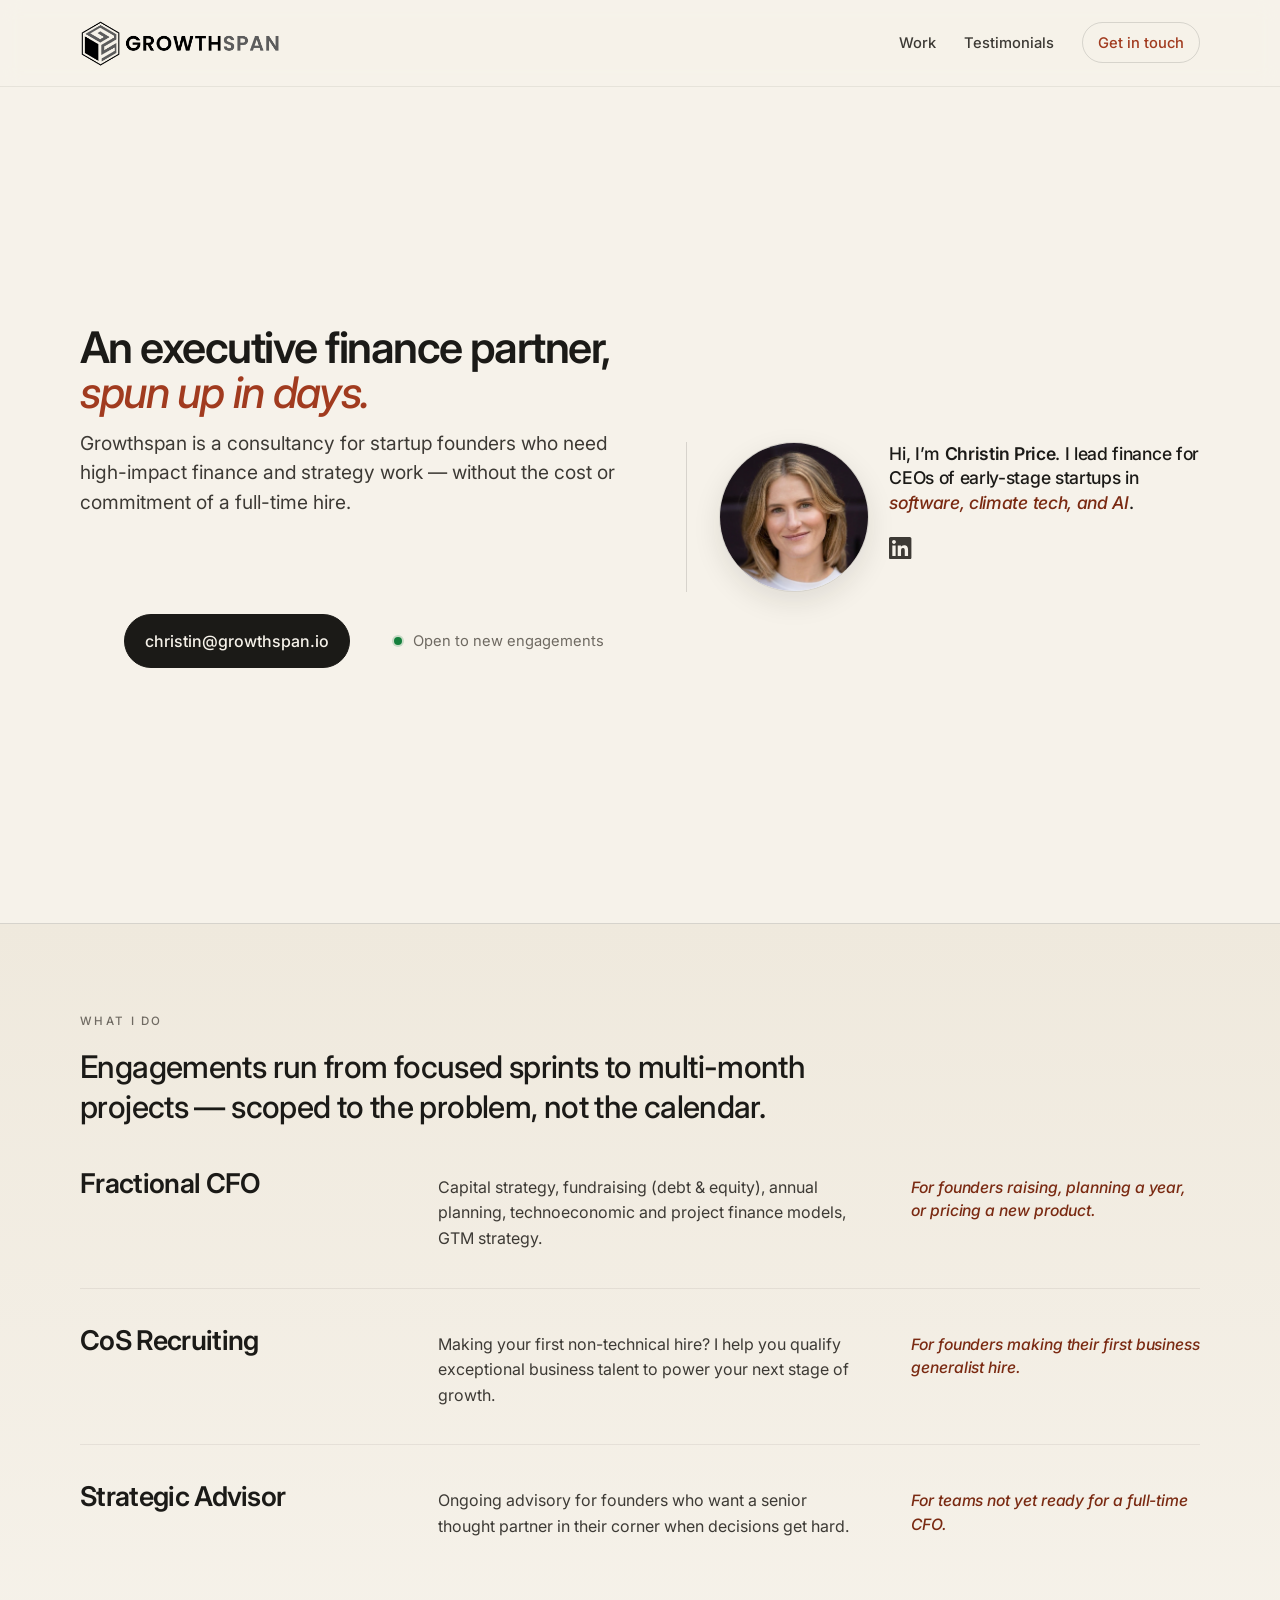
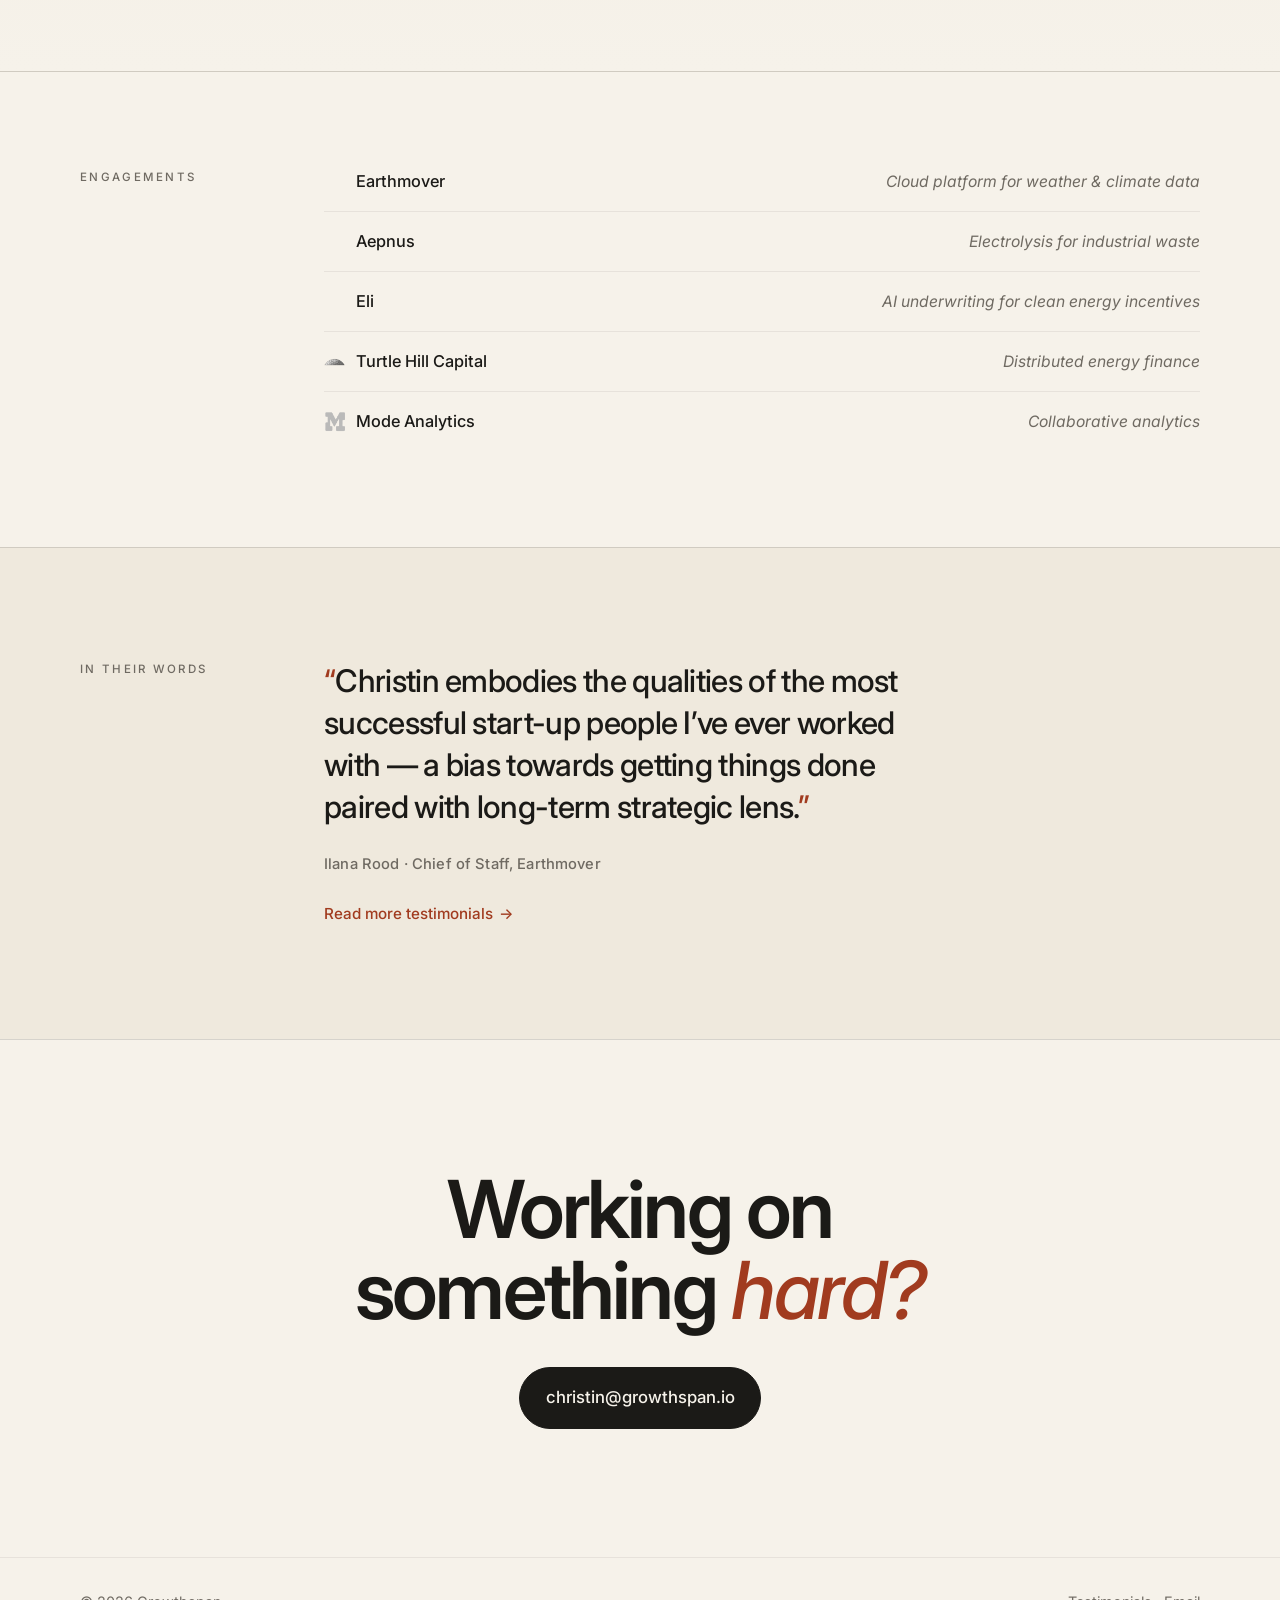
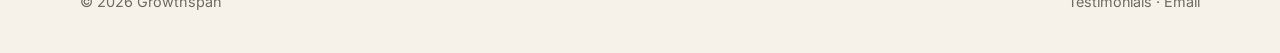
==== index.html @ 565a01dd "Landing: hero CTAs, copy, and spacing updates - Move email/status CTA under hero copy with full-widt" ====
<!DOCTYPE html>
<html lang="en">
  <head>
    <meta charset="utf-8" />
    <meta name="viewport" content="width=device-width, initial-scale=1" />
    <meta
      name="description"
      content="Growthspan — on-demand sprint finance partner for founders. Christin Price supports pre-seed to Series B startups in software, climate tech, and AI."
    />
    <title>Growthspan — On-demand sprint finance partner for founders</title>
    <link rel="preconnect" href="https://fonts.googleapis.com" />
    <link rel="preconnect" href="https://fonts.gstatic.com" crossorigin />
    <link
      href="https://fonts.googleapis.com/css2?family=Inter:ital,wght@0,400;0,500;0,600;0,700;1,400;1,500&display=swap"
      rel="stylesheet"
    />
    <link rel="stylesheet" href="styles.css" />
  </head>
  <body>
    <a class="skip-link" href="#main">Skip to content</a>

    <header class="nav">
      <div class="wrap nav__inner">
        <a class="wordmark" href="/" aria-label="Growthspan home">
          <img src="images/logo.png" alt="" class="wordmark__mark" width="1540" height="351" />
        </a>
        <nav aria-label="Primary" class="nav__links">
          <a href="#work">Work</a>
          <a href="testimonials.html">Testimonials</a>
          <a href="mailto:christin@growthspan.io" class="nav__cta">Get in touch</a>
        </nav>
      </div>
    </header>

    <main id="main">
      <section class="landing" aria-label="Introduction">
        <div class="wrap landing__grid">
          <div class="hero landing__hero">
            <h1 class="display">
              An executive finance partner, <em>spun up in days.</em>
            </h1>
            <p class="hero__sub">
              Growthspan is a consultancy for startup founders who need
              high-impact finance and strategy work — without the cost or
              commitment of a full-time hire.
            </p>
            <div class="landing__cta landing__cta--hero">
              <div class="landing__cta-inner">
                <a class="btn" href="mailto:christin@growthspan.io">
                  christin@growthspan.io
                </a>
                <p class="hero__status">
                  <span class="hero__dot" aria-hidden="true"></span>
                  <span class="hero__note">Open to new engagements</span>
                </p>
              </div>
            </div>
          </div>

          <section id="about" class="intro landing__intro">
            <div class="intro__main">
              <figure class="intro__photo">
                <img
                  src="images/CP_purple.png"
                  alt="Christin Price, founder of Growthspan"
                  width="695"
                  height="667"
                  loading="lazy"
                  decoding="async"
                />
              </figure>
              <div class="intro__body">
                <p class="lede">
                  Hi, I’m <strong>Christin Price</strong>. I lead finance for CEOs of
                  early-stage startups in
                  <em>software, climate tech, and AI</em>.
                </p>
                <p class="intro__social">
                  <a
                    href="https://www.linkedin.com/in/christinprice/"
                    class="intro__linkedin"
                    target="_blank"
                    rel="noopener noreferrer"
                    aria-label="Christin Price on LinkedIn"
                  >
                    <svg
                      xmlns="http://www.w3.org/2000/svg"
                      viewBox="0 0 24 24"
                      fill="currentColor"
                      aria-hidden="true"
                      focusable="false"
                      width="22"
                      height="22"
                    >
                      <path
                        d="M20.447 20.452h-3.554v-5.569c0-1.328-.027-3.037-1.852-3.037-1.853 0-2.136 1.445-2.136 2.939v5.667H9.351V9h3.414v1.561h.046c.477-.9 1.637-1.85 3.37-1.85 3.601 0 4.267 2.37 4.267 5.455v6.286zM5.337 7.433c-1.144 0-2.063-.926-2.063-2.065 0-1.138.92-2.063 2.063-2.063 1.14 0 2.064.925 2.064 2.063 0 1.139-.925 2.065-2.064 2.065zm1.782 13.019H3.555V9h3.564v11.452zM22.225 0H1.771C.792 0 0 .774 0 1.729v20.542C0 23.227.792 24 1.771 24h20.451C23.2 24 24 23.227 24 22.271V1.729C24 .774 23.2 0 22.222 0h.003z"
                      />
                    </svg>
                  </a>
                </p>
              </div>
            </div>
          </section>
        </div>
      </section>

      <section id="work" class="work">
        <div class="wrap">
          <p class="label">What I do</p>
          <p class="work__intro">
            Engagements run from focused sprints to multi-month projects —
            scoped to the problem, not the calendar.
          </p>
          <div class="work__list">
            <article class="work__item">
              <h2 class="work__title">Fractional CFO</h2>
              <p class="work__desc">
                Capital strategy, fundraising (debt &amp; equity), annual
                planning, technoeconomic and project finance models, GTM
                strategy.
              </p>
              <p class="work__fit">
                For founders raising, planning a year, or pricing a new
                product.
              </p>
            </article>

            <article class="work__item">
              <h2 class="work__title">CoS Recruiting</h2>
              <p class="work__desc">
                Making your first non-technical hire? I help you qualify
                exceptional business talent to power your next stage of growth.
              </p>
              <p class="work__fit">
                For founders making their first business generalist hire.
              </p>
            </article>

            <article class="work__item">
              <h2 class="work__title">Strategic Advisor</h2>
              <p class="work__desc">
                Ongoing advisory for founders who want a
                senior thought partner in their corner when decisions get
                hard.
              </p>
              <p class="work__fit">
                For teams not yet ready for a full-time CFO.
              </p>
            </article>
          </div>
        </div>
      </section>

      <section class="clients">
        <div class="wrap clients__grid">
          <p class="label">Engagements</p>
          <ul class="clients__list">
            <li>
              <span class="clients__primary">
                <span class="clients__mark">
                  <img
                    class="clients__logo clients__logo--earthmover"
                    src="https://www.google.com/s2/favicons?domain=earthmover.io&amp;sz=64"
                    alt=""
                    width="22"
                    height="22"
                    loading="lazy"
                    decoding="async"
                    referrerpolicy="no-referrer"
                  />
                </span>
                <span class="clients__name">Earthmover</span>
              </span>
              <em>Cloud platform for weather &amp; climate data</em>
            </li>
            <li>
              <span class="clients__primary">
                <span class="clients__mark">
                  <img
                    class="clients__logo"
                    src="https://www.google.com/s2/favicons?domain=aepnus.com&amp;sz=64"
                    alt=""
                    width="22"
                    height="22"
                    loading="lazy"
                    decoding="async"
                    referrerpolicy="no-referrer"
                  />
                </span>
                <span class="clients__name">Aepnus</span>
              </span>
              <em>Electrolysis for industrial waste</em>
            </li>
            <li>
              <span class="clients__primary">
                <span class="clients__mark">
                  <img
                    class="clients__logo"
                    src="https://www.google.com/s2/favicons?domain=eli.build&amp;sz=64"
                    alt=""
                    width="22"
                    height="22"
                    loading="lazy"
                    decoding="async"
                    referrerpolicy="no-referrer"
                  />
                </span>
                <span class="clients__name">Eli</span>
              </span>
              <em>AI underwriting for clean energy incentives</em>
            </li>
            <li>
              <span class="clients__primary">
                <span class="clients__mark">
                  <img
                    class="clients__logo"
                    src="images/turtle-hill.png"
                    alt=""
                    width="317"
                    height="118"
                    loading="lazy"
                    decoding="async"
                  />
                </span>
                <span class="clients__name">Turtle Hill Capital</span>
              </span>
              <em>Distributed energy finance</em>
            </li>
            <li>
              <span class="clients__primary">
                <span class="clients__mark">
                  <img
                    class="clients__logo clients__logo--dark"
                    src="images/mode.png"
                    alt=""
                    width="600"
                    height="590"
                    loading="lazy"
                    decoding="async"
                  />
                </span>
                <span class="clients__name">Mode Analytics</span>
              </span>
              <em>Collaborative analytics</em>
            </li>
          </ul>
        </div>
      </section>

      <section class="pull">
        <div class="wrap pull__grid">
          <p class="label">In their words</p>
          <figure class="pull__quote">
            <blockquote>
              <p>
                <em>“</em>Christin embodies the qualities of the most
                successful start-up people I’ve ever worked with — a bias
                towards getting things done paired with long-term strategic
                lens.<em>”</em>
              </p>
            </blockquote>
            <figcaption>
              Ilana Rood · Chief of Staff, Earthmover
            </figcaption>
            <a class="pull__more" href="testimonials.html">
              Read more testimonials <span aria-hidden="true">→</span>
            </a>
          </figure>
        </div>
      </section>

      <section class="cta">
        <div class="wrap cta__inner">
          <h2 class="display cta__title">
            Working on something <em>hard?</em>
          </h2>
          <a class="btn btn--lg" href="mailto:christin@growthspan.io">
            christin@growthspan.io
          </a>
        </div>
      </section>
    </main>

    <footer class="foot">
      <div class="wrap foot__inner">
        <p>&copy; <span id="year"></span> Growthspan</p>
        <p>
          <a href="testimonials.html">Testimonials</a>
          <span aria-hidden="true">·</span>
          <a href="mailto:christin@growthspan.io">Email</a>
        </p>
      </div>
    </footer>

    <script>
      document.getElementById("year").textContent = new Date().getFullYear();
    </script>
  </body>
</html>
---- styles.css ----
/* Growthspan — v2 editorial redesign. No build step. */

:root {
  --paper: #f6f2ea;
  --paper-soft: #efe9dd;
  --ink: #1b1a17;
  --ink-soft: #3d3a35;
  --muted: #6f6a62;
  --line: rgba(27, 26, 23, 0.14);
  --line-soft: rgba(27, 26, 23, 0.07);
  --accent: #a13b1f;
  --accent-ink: #7a2a12;
  --accent-soft: rgba(161, 59, 31, 0.08);
  --ring: rgba(161, 59, 31, 0.45);
  --available: #15803d;
  --sans: "Inter", -apple-system, BlinkMacSystemFont, "Segoe UI", sans-serif;
  --display: "Inter", -apple-system, BlinkMacSystemFont, "Segoe UI", sans-serif;
  --max: 1120px;
  --gutter: clamp(1.25rem, 4vw, 2.5rem);
}

* {
  box-sizing: border-box;
}

html {
  scroll-behavior: smooth;
  -webkit-text-size-adjust: 100%;
}

body {
  margin: 0;
  background: var(--paper);
  color: var(--ink);
  font-family: var(--sans);
  font-size: 1rem;
  line-height: 1.65;
  text-rendering: optimizeLegibility;
  -webkit-font-smoothing: antialiased;
}

a {
  color: inherit;
}

img {
  max-width: 100%;
  display: block;
}

::selection {
  background: var(--accent);
  color: var(--paper);
}

.skip-link {
  position: absolute;
  left: -9999px;
  top: 0.5rem;
  padding: 0.5rem 1rem;
  background: var(--ink);
  color: var(--paper);
  border-radius: 6px;
  z-index: 100;
}
.skip-link:focus {
  left: 1rem;
}

.wrap {
  width: min(100% - var(--gutter) * 2, var(--max));
  margin-inline: auto;
}

/* ——— Type system ——— */

.display {
  font-family: var(--display);
  font-weight: 600;
  font-size: clamp(2.4rem, 6.4vw, 5rem);
  line-height: 1.02;
  letter-spacing: -0.035em;
  margin: 0;
  color: var(--ink);
}

.display em {
  font-style: italic;
  color: var(--accent);
  font-weight: 500;
  letter-spacing: -0.03em;
}

.kicker {
  font-family: var(--sans);
  font-weight: 500;
  font-size: 0.78rem;
  letter-spacing: 0.16em;
  text-transform: uppercase;
  color: var(--accent);
  margin: 0 0 1.5rem;
}

.label {
  font-family: var(--sans);
  font-weight: 500;
  font-size: 0.72rem;
  letter-spacing: 0.2em;
  text-transform: uppercase;
  color: var(--muted);
  margin: 0;
}

.lede {
  font-family: var(--display);
  font-weight: 500;
  font-size: clamp(1.25rem, 2.2vw, 1.55rem);
  line-height: 1.4;
  color: var(--ink);
  letter-spacing: -0.018em;
  margin: 0 0 1.25rem;
}

.lede em {
  font-style: italic;
  color: var(--accent-ink);
  font-weight: 500;
}

.lede strong {
  font-weight: 600;
  color: var(--ink);
}

.muted {
  color: var(--ink-soft);
  font-size: 1.02rem;
  margin: 0;
  max-width: 60ch;
}

/* ——— Nav ——— */

.nav {
  padding-block: 1.25rem;
  border-bottom: 1px solid var(--line-soft);
  position: sticky;
  top: 0;
  background: rgba(246, 242, 234, 0.85);
  backdrop-filter: saturate(160%) blur(10px);
  z-index: 40;
}

.nav__inner {
  display: flex;
  align-items: center;
  justify-content: space-between;
  gap: 1.5rem;
}

.wordmark {
  display: inline-flex;
  align-items: center;
  text-decoration: none;
  color: var(--ink);
  line-height: 0;
}

.wordmark:focus-visible {
  outline: 2px solid var(--ring);
  outline-offset: 4px;
  border-radius: 6px;
}

.wordmark__mark {
  height: clamp(2.15rem, 4.2vw, 2.85rem);
  width: auto;
  display: block;
}

.nav__links {
  display: flex;
  align-items: center;
  gap: 1.75rem;
  flex-wrap: wrap;
  justify-content: flex-end;
}

.nav__links a {
  font-size: 0.92rem;
  color: var(--ink-soft);
  text-decoration: none;
  font-weight: 500;
  transition: color 0.2s;
}

.nav__links a:hover,
.nav__links a[aria-current="page"] {
  color: var(--accent);
}

.nav__cta {
  color: var(--accent) !important;
  border: 1px solid var(--line);
  padding: 0.45rem 0.95rem;
  border-radius: 999px;
  transition: background 0.2s, border-color 0.2s;
}

.nav__cta:hover {
  background: var(--accent-soft);
  border-color: var(--ring);
}

/* ——— Hero + landing (hero + about above the fold on laptop) ——— */

.landing {
  padding: clamp(0.83rem, 2.67vw, 1.5rem) 0 0;
  overflow-x: clip;
}

.landing__grid {
  display: grid;
  gap: clamp(1.17rem, 2.67vw, 1.67rem);
  align-items: start;
}

.landing__grid > .landing__hero {
  min-width: 0;
}

@media (min-width: 1024px) {
  .landing__grid {
    grid-template-columns: minmax(0, 1.05fr) minmax(0, 0.95fr);
    column-gap: clamp(1.5rem, 3vw, 2.5rem);
    align-items: center;
    min-height: calc(100dvh - 5.5rem);
  }
}

.hero {
  padding: 0;
  text-align: center;
  display: flex;
  flex-direction: column;
  align-items: center;
}

@media (min-width: 1024px) {
  .landing__hero {
    text-align: left;
    align-items: flex-start;
  }

  .landing__hero .display {
    margin-inline: 0;
    max-width: none;
    font-size: clamp(2rem, 3.4vw, 3.5rem);
  }

  .landing__hero .hero__sub {
    margin: 0.9rem 0 0;
    max-width: none;
  }
}

.landing__hero .hero__sub {
  margin-bottom: 0;
}

.landing .intro {
  padding: clamp(0.83rem, 2.67vw, 1.5rem) 0 0;
  border-top: 1px solid var(--line);
}

@media (min-width: 1024px) {
  .landing .intro {
    padding: 0 0 0 clamp(1.25rem, 2.5vw, 2rem);
    border-top: 0;
    border-left: 1px solid var(--line);
  }

  .landing .intro__main {
    grid-template-columns: minmax(100px, 150px) minmax(0, 1fr);
    gap: 1.25rem;
  }

  .landing .intro__photo {
    width: min(150px, 100%);
  }

  .landing .lede {
    font-size: clamp(1.1rem, 1.35vw, 1.35rem);
    margin-bottom: 0.85rem;
  }
}

/* CTAs sit ~1in below hero copy, row centered on the viewport (desktop) */
.landing__cta--hero {
  margin-top: 1in;
  padding-bottom: clamp(1.5rem, 4vw, 2.5rem);
  box-sizing: border-box;
  width: 100%;
}

@media (min-width: 1024px) {
  /* 100% = hero column width; centers a 100vw strip on the viewport */
  .landing__hero .landing__cta--hero {
    width: 100vw;
    max-width: 100vw;
    margin-left: calc((100% - 100vw) / 2);
    padding-inline: max(var(--gutter), env(safe-area-inset-left, 0px));
  }
}

.landing__cta-inner {
  display: flex;
  align-items: center;
  justify-content: center;
  gap: clamp(2rem, 4vw, 2.75rem);
  flex-wrap: wrap;
}

.landing__cta .hero__status {
  margin-left: 0;
}

.hero .display {
  max-width: min(100%, 36ch);
  margin-inline: auto;
}

.hero__sub {
  font-size: clamp(1.05rem, 1.5vw, 1.2rem);
  line-height: 1.55;
  color: var(--ink-soft);
  max-width: min(100%, 62ch);
  margin: 1.1rem auto 1.33rem;
}

.hero__meta {
  display: flex;
  align-items: center;
  justify-content: center;
  gap: 1rem;
  flex-wrap: wrap;
}

.hero__status {
  display: flex;
  align-items: center;
  gap: 0.65rem;
  margin: 0;
  margin-left: clamp(1rem, 3vw, 2.25rem);
}

.hero__dot {
  width: 8px;
  height: 8px;
  border-radius: 50%;
  background: var(--available);
  box-shadow: 0 0 0 2px rgba(21, 128, 61, 0.2);
  display: inline-block;
  flex-shrink: 0;
}

.hero__note {
  font-size: 0.92rem;
  color: var(--muted);
}

/* ——— Buttons ——— */

.btn {
  display: inline-flex;
  align-items: center;
  gap: 0.6rem;
  font-family: var(--sans);
  font-weight: 500;
  font-size: 1rem;
  text-decoration: none;
  color: var(--ink);
  padding: 0.8rem 1.25rem;
  border-radius: 999px;
  border: 1px solid var(--ink);
  background: var(--ink);
  color: var(--paper);
  transition: transform 0.15s ease, background 0.15s ease, color 0.15s ease;
}

.btn:hover {
  background: var(--accent);
  border-color: var(--accent);
  transform: translateY(-1px);
}

.btn:focus-visible {
  outline: 2px solid var(--ring);
  outline-offset: 3px;
}

.btn--lg {
  font-size: 1.05rem;
  padding: 1rem 1.6rem;
}

/* ——— Rule ——— */

.rule hr {
  border: 0;
  border-top: 1px solid var(--line);
  margin: 0;
}

/* ——— Intro ——— */

.intro {
  padding: clamp(3.5rem, 8vw, 6rem) 0;
}

.clients__grid,
.pull__grid {
  display: grid;
  grid-template-columns: 1fr;
  gap: 2rem;
}

@media (min-width: 780px) {
  .clients__grid,
  .pull__grid {
    grid-template-columns: 180px 1fr;
    gap: 4rem;
  }
}

.intro__main {
  display: grid;
  gap: 2rem;
  align-items: start;
  justify-items: start;
}

@media (min-width: 640px) {
  .intro__main {
    grid-template-columns: minmax(200px, 280px) minmax(0, 1fr);
    gap: 2.5rem;
    align-items: start;
  }
}

/* Circle mask; image is slightly zoomed for a tighter crop */
.intro__photo {
  margin: 0;
  width: min(280px, 100%);
  max-width: 100%;
  justify-self: start;
  aspect-ratio: 1;
  border-radius: 50%;
  overflow: hidden;
  border: 1px solid var(--line);
  box-shadow: 0 10px 28px rgba(27, 26, 23, 0.1);
}
@media (min-width: 640px) {
  .intro__photo {
    width: min(100%, 280px);
  }
}

.intro__photo img {
  width: 100%;
  height: 100%;
  display: block;
  object-fit: cover;
  object-position: center;
  /* Slight zoom — tighter headshot without heavy repositioning */
  transform: scale(1.1);
  transform-origin: center center;
}

.intro__body {
  max-width: min(100%, 72ch);
}

.intro__social {
  margin: 1.35rem 0 0;
}

.intro__linkedin {
  display: inline-flex;
  align-items: center;
  justify-content: center;
  color: var(--ink-soft);
  line-height: 0;
  border-radius: 6px;
  transition: color 0.15s ease, opacity 0.15s ease;
}

.intro__linkedin:hover {
  color: var(--accent);
}

.intro__linkedin:focus-visible {
  outline: 2px solid var(--ring);
  outline-offset: 4px;
}

.intro__linkedin svg {
  display: block;
  width: 1.4rem;
  height: 1.4rem;
}

/* ——— Work ——— */

.work {
  padding: clamp(3rem, 7vw, 5.5rem) 0 clamp(4rem, 8vw, 6rem);
  border-top: 1px solid var(--line);
  border-bottom: 1px solid var(--line);
  background: linear-gradient(180deg, var(--paper-soft), var(--paper));
}

.work .label {
  margin-bottom: 1rem;
}

.work__intro {
  margin: 0 0 2.5rem;
  max-width: 38ch;
  font-family: var(--display);
  font-weight: 500;
  font-size: clamp(1.35rem, 2.6vw, 1.95rem);
  line-height: 1.3;
  letter-spacing: -0.02em;
  color: var(--ink);
}

.work__list {
  display: grid;
  grid-template-columns: 1fr;
  gap: 0;
}

.work__item {
  padding: 2.25rem 0;
  border-top: 1px solid var(--line-soft);
  display: grid;
  grid-template-columns: 1fr;
  gap: 0.5rem;
}

.work__item:first-child {
  border-top: 0;
  padding-top: 0;
}

@media (min-width: 780px) {
  .work__item {
    grid-template-columns: 1.1fr 1.5fr 1fr;
    gap: 2.5rem;
    align-items: baseline;
  }
}

.work__title {
  font-family: var(--display);
  font-weight: 600;
  font-size: clamp(1.35rem, 2.3vw, 1.7rem);
  line-height: 1.15;
  letter-spacing: -0.025em;
  margin: 0;
  color: var(--ink);
}

.work__desc {
  margin: 0;
  color: var(--ink-soft);
  font-size: 1rem;
  line-height: 1.6;
  max-width: 42ch;
}

.work__fit {
  margin: 0;
  font-family: var(--display);
  font-style: italic;
  font-weight: 500;
  font-size: 0.98rem;
  color: var(--accent-ink);
  line-height: 1.5;
  max-width: 30ch;
  letter-spacing: -0.005em;
}

/* ——— Clients ——— */

.clients {
  padding: clamp(3.5rem, 8vw, 6rem) 0;
}

.clients__list {
  list-style: none;
  margin: 0;
  padding: 0;
  display: grid;
  grid-template-columns: 1fr;
  gap: 0;
}

.clients__list li {
  display: flex;
  justify-content: space-between;
  align-items: center;
  gap: 1.5rem;
  padding: 1rem 0;
  border-top: 1px solid var(--line-soft);
  font-size: 1.02rem;
  flex-wrap: wrap;
}

.clients__list li:first-child {
  border-top: 0;
  padding-top: 0;
}

.clients__primary {
  display: inline-flex;
  align-items: center;
  gap: 0.65rem;
  min-width: 0;
}

/* Fixed slot so every company name starts on the same vertical line */
.clients__mark {
  width: 22px;
  height: 22px;
  flex-shrink: 0;
  display: inline-flex;
  align-items: center;
  justify-content: flex-start;
}

.clients__mark .clients__logo {
  width: auto;
  height: auto;
  max-width: 100%;
  max-height: 100%;
  object-fit: contain;
  object-position: left center;
}

.clients__logo {
  width: 22px;
  height: 22px;
  flex-shrink: 0;
  object-fit: contain;
  /* No tile background — monochrome marks */
  filter: grayscale(1) contrast(1.12);
  opacity: 0.88;
}

.clients__logo--dark {
  filter: grayscale(1) contrast(1.28) brightness(0.74);
  opacity: 0.96;
}

/* Favicon white box → blends into page (until a transparent PNG is used) */
.clients__logo--earthmover {
  mix-blend-mode: multiply;
  opacity: 1;
}

.clients__name {
  font-weight: 500;
  color: var(--ink);
}

.clients__list em {
  font-family: var(--display);
  font-style: italic;
  font-weight: 400;
  font-size: 0.98rem;
  color: var(--muted);
}

/* ——— Pull quote ——— */

.pull {
  padding: clamp(4rem, 9vw, 7rem) 0;
  border-top: 1px solid var(--line);
  background: var(--paper-soft);
}

.pull__quote {
  margin: 0;
  max-width: 60ch;
}

.pull__quote blockquote {
  margin: 0 0 1.5rem;
}

.pull__quote p {
  font-family: var(--display);
  font-weight: 500;
  font-size: clamp(1.35rem, 2.6vw, 1.95rem);
  line-height: 1.35;
  letter-spacing: -0.022em;
  color: var(--ink);
  margin: 0;
}

.pull__quote p em {
  font-style: normal;
  color: var(--accent);
  font-family: var(--display);
}

.pull__quote figcaption {
  font-size: 0.92rem;
  color: var(--muted);
  font-weight: 500;
  letter-spacing: 0.01em;
}

.pull__more {
  display: inline-flex;
  align-items: center;
  gap: 0.4rem;
  margin-top: 1.5rem;
  font-size: 0.95rem;
  color: var(--accent);
  text-decoration: none;
  font-weight: 500;
  border-bottom: 1px solid transparent;
  transition: border-color 0.15s;
}

.pull__more:hover {
  border-bottom-color: var(--accent);
}

/* ——— CTA ——— */

.cta {
  padding: clamp(5rem, 11vw, 8rem) 0;
  border-top: 1px solid var(--line);
  text-align: center;
}

.cta__inner {
  max-width: 640px;
  margin-inline: auto;
}

.cta__title {
  margin-bottom: 2.25rem;
}

.cta__back {
  margin-top: 2rem;
}

.cta__home-logo {
  display: inline-flex;
  align-items: center;
  justify-content: center;
  line-height: 0;
  text-decoration: none;
  opacity: 0.9;
  transition: opacity 0.15s ease, transform 0.15s ease;
  border-radius: 8px;
}

.cta__home-logo:hover {
  opacity: 1;
  transform: translateY(-1px);
}

.cta__home-logo:focus-visible {
  outline: 2px solid var(--ring);
  outline-offset: 4px;
  opacity: 1;
}

.cta__home-logo img {
  display: block;
  height: 2.75rem;
  width: auto;
}

/* ——— Footer ——— */

.foot {
  padding: 2rem 0 2.5rem;
  border-top: 1px solid var(--line-soft);
}

.foot__inner {
  display: flex;
  justify-content: space-between;
  align-items: center;
  gap: 1rem;
  flex-wrap: wrap;
}

.foot p {
  margin: 0;
  color: var(--muted);
  font-size: 0.9rem;
}

.foot a {
  color: var(--muted);
  text-decoration: none;
  transition: color 0.15s;
}

.foot a:hover {
  color: var(--accent);
}

/* ——— Testimonials page ——— */

.t-page {
  padding-bottom: 0;
}

.t-hero {
  padding: clamp(3.5rem, 9vw, 6.5rem) 0 clamp(2.5rem, 5vw, 4rem);
}

.t-hero .display {
  max-width: 18ch;
}

.t-hero .hero__sub {
  margin-top: 1.75rem;
  margin-bottom: 0;
}

.t-list {
  padding: clamp(2.5rem, 6vw, 4.5rem) 0 clamp(3rem, 7vw, 5rem);
}

.t-card {
  padding: clamp(2.5rem, 5vw, 4rem) 0;
  border-top: 1px solid var(--line);
  display: grid;
  grid-template-columns: 1fr;
  gap: 1.5rem;
}

.t-card:first-child {
  border-top: 0;
}

@media (min-width: 820px) {
  .t-card {
    grid-template-columns: 200px 1fr;
    gap: 3rem;
  }
}

.t-card__tag {
  font-family: var(--sans);
  font-size: 0.75rem;
  letter-spacing: 0.18em;
  text-transform: uppercase;
  color: var(--accent);
  margin: 0;
  font-weight: 500;
}

.t-card__quote {
  margin: 0;
}

.t-card__quote p {
  margin: 0 0 1rem;
  font-family: var(--display);
  font-weight: 400;
  font-size: clamp(1.02rem, 1.4vw, 1.12rem);
  line-height: 1.65;
  color: var(--ink-soft);
  letter-spacing: -0.005em;
}

.t-card__quote p:last-child {
  margin-bottom: 0;
}

.t-card__quote strong {
  font-weight: 600;
  color: var(--ink);
  background: linear-gradient(
    180deg,
    transparent 65%,
    var(--accent-soft) 65%
  );
  padding: 0 0.08em;
}

.t-card__by {
  margin-top: 1.75rem;
  font-family: var(--sans);
  display: flex;
  flex-direction: column;
  gap: 0.15rem;
}

.t-card__by span {
  font-weight: 600;
  color: var(--ink);
  font-size: 1rem;
}

.t-card__by em {
  font-style: normal;
  color: var(--muted);
  font-size: 0.92rem;
}

/* ——— Motion & responsive polish ——— */

@media (prefers-reduced-motion: reduce) {
  * {
    transition: none !important;
    animation: none !important;
    scroll-behavior: auto !important;
  }
}

@media (max-width: 560px) {
  .nav__links {
    gap: 1rem;
  }
  .nav__links a:not(.nav__cta) {
    font-size: 0.88rem;
  }
  .hero__meta {
    flex-direction: column;
    gap: 1.35rem;
  }
  .hero__status {
    margin-left: 0;
    max-width: 100%;
    justify-content: center;
  }
}
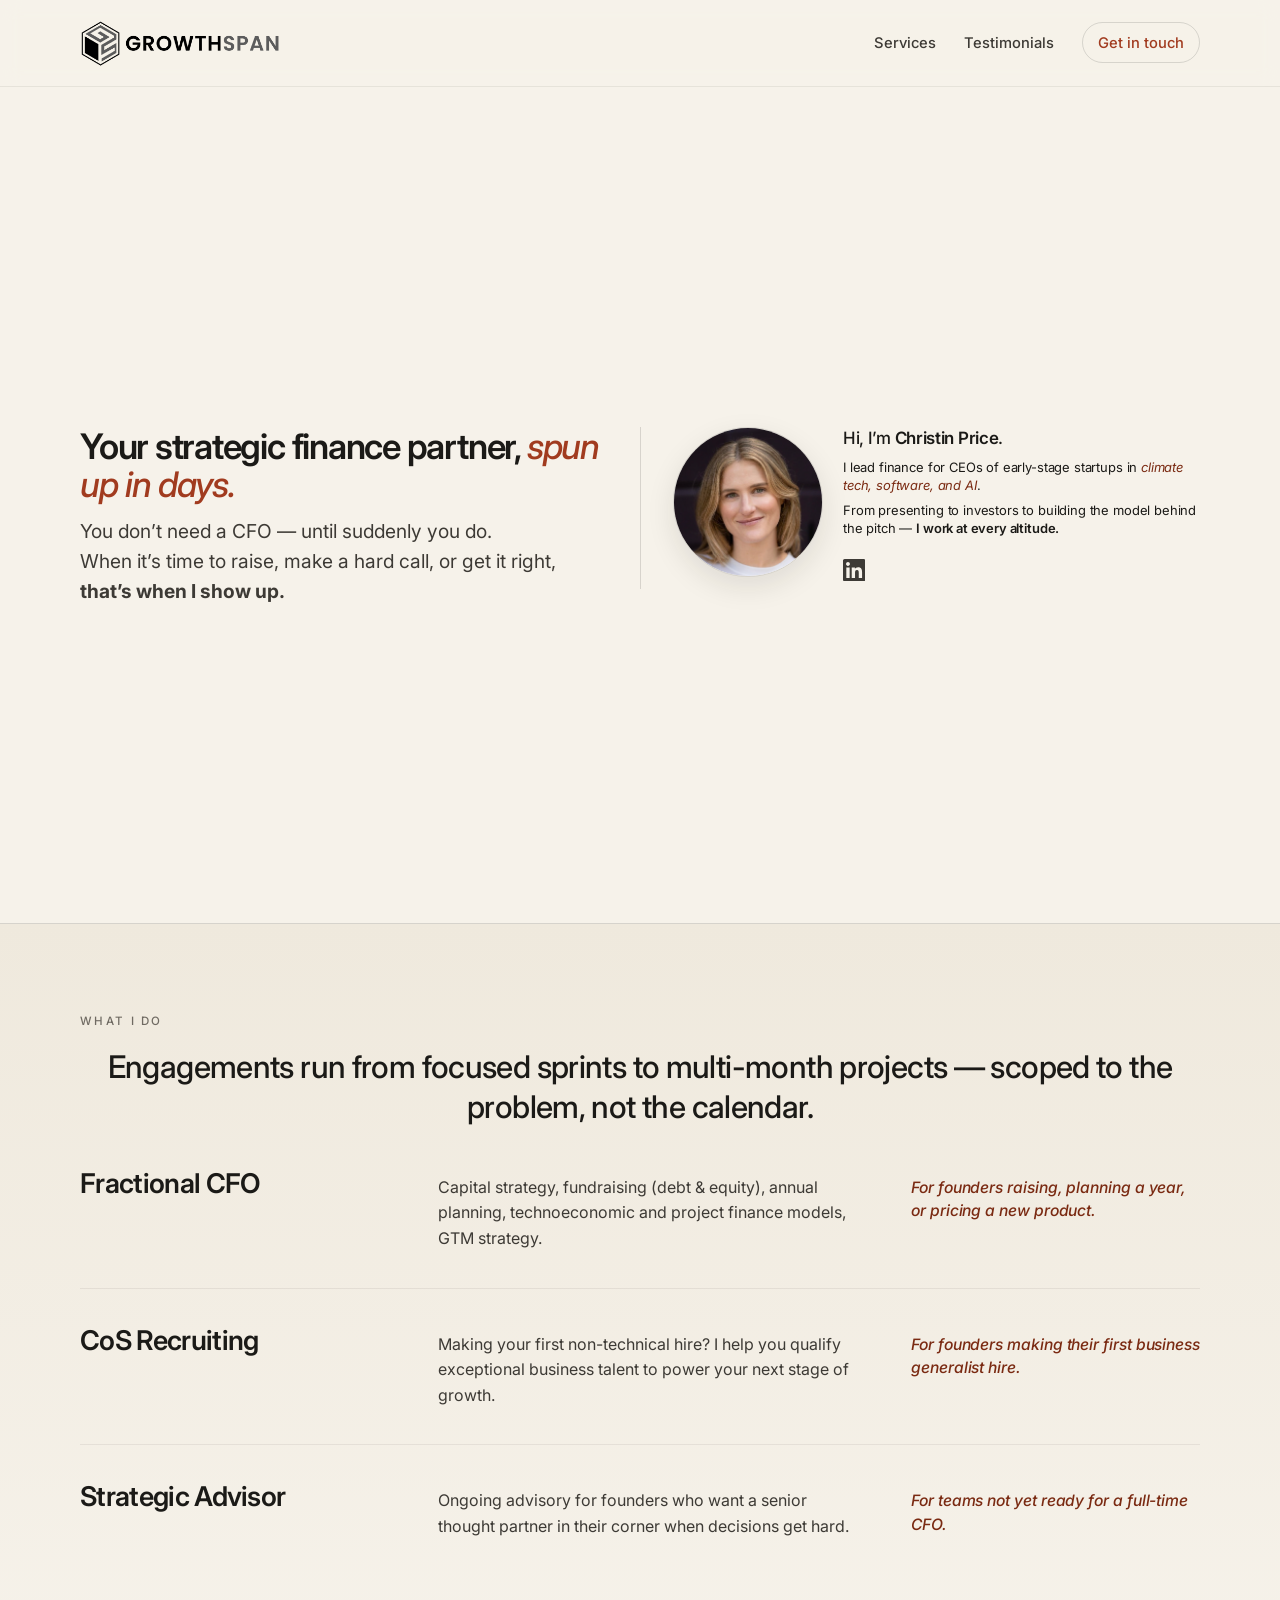
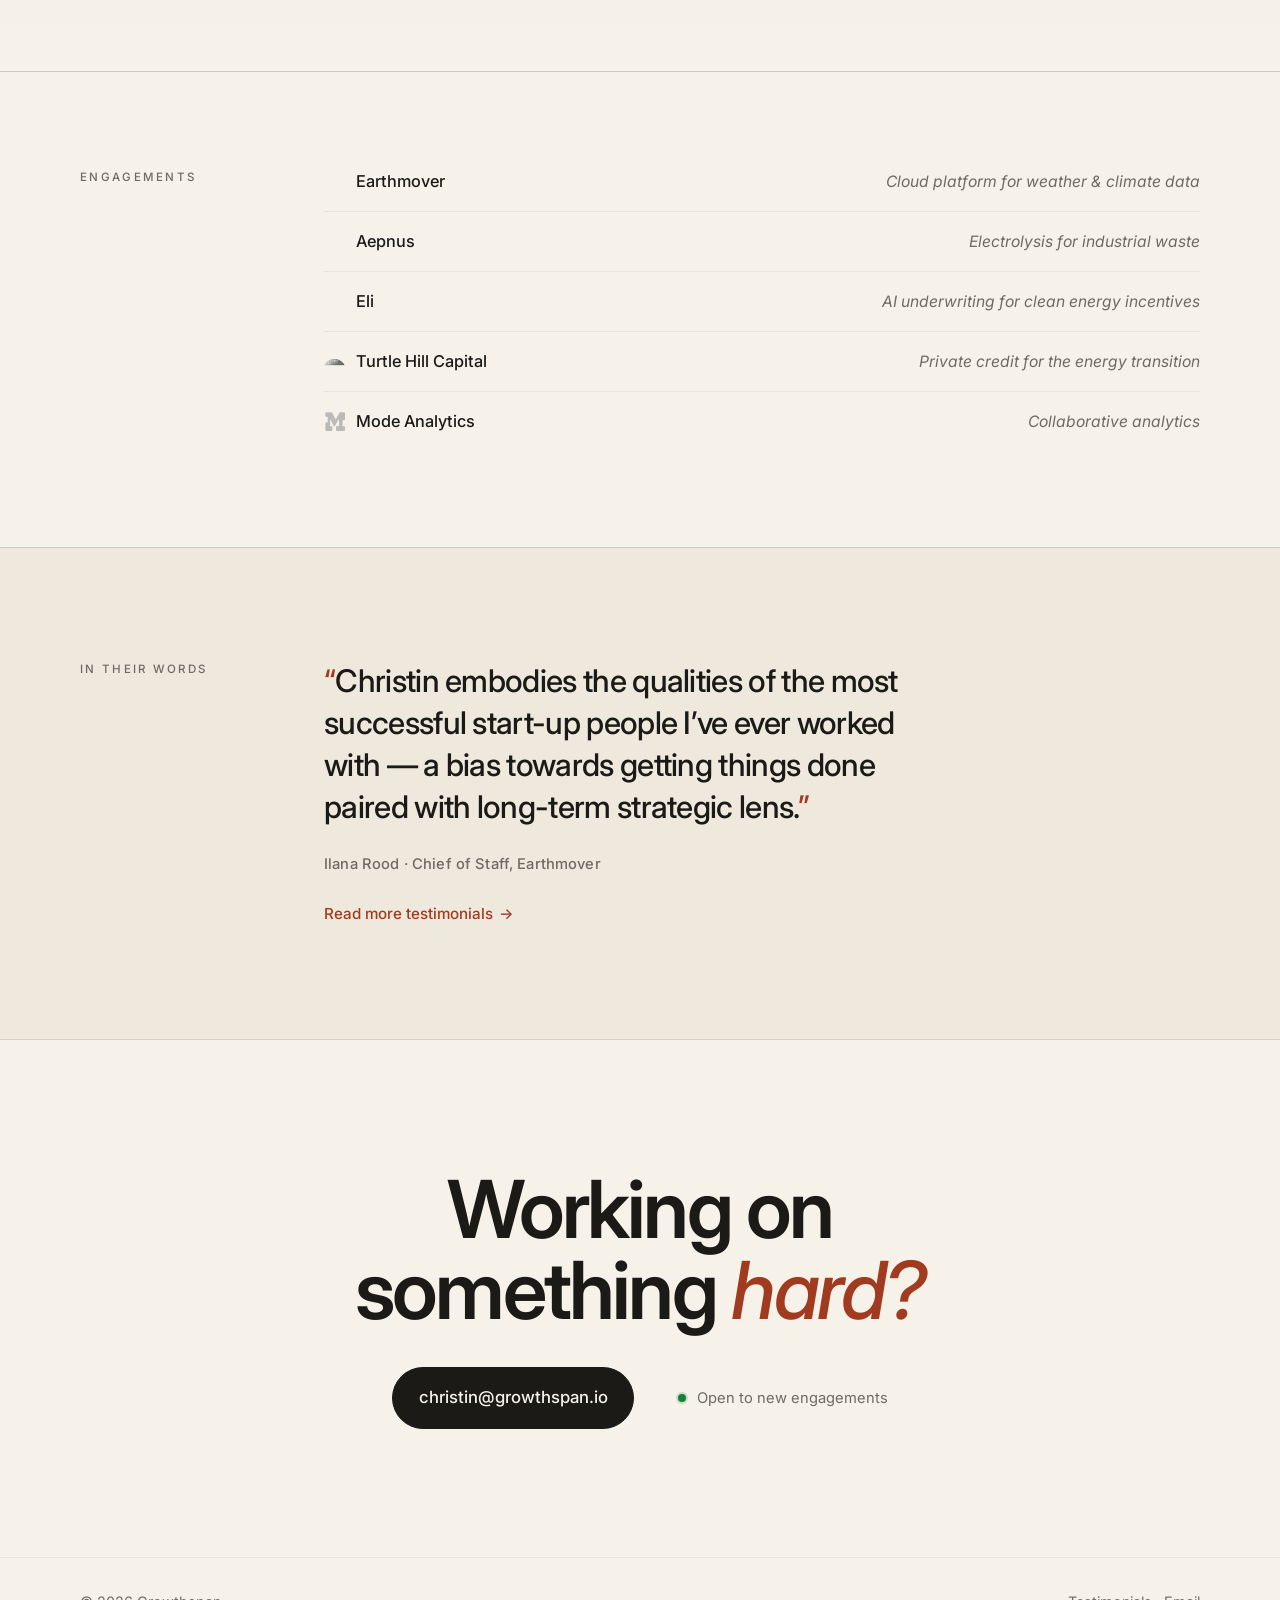
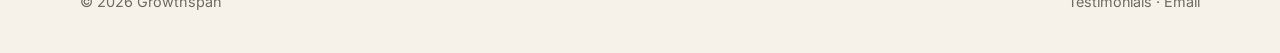
==== commit 064e30a5: "Site copy and layout: bio greeting, services intro, Turtle Hill descriptor - Larger greeting line si" ====
--- a/index.html
+++ b/index.html
@@ -5,7 +5,7 @@
     <meta name="viewport" content="width=device-width, initial-scale=1" />
     <meta
       name="description"
-      content="Growthspan — on-demand sprint finance partner for founders. Christin Price supports pre-seed to Series B startups in software, climate tech, and AI."
+      content="Growthspan — on-demand sprint finance partner for founders. Christin Price supports pre-seed to Series B startups in climate tech, software, and AI."
     />
     <title>Growthspan — On-demand sprint finance partner for founders</title>
     <link rel="preconnect" href="https://fonts.googleapis.com" />
@@ -25,7 +25,7 @@
           <img src="images/logo.png" alt="" class="wordmark__mark" width="1540" height="351" />
         </a>
         <nav aria-label="Primary" class="nav__links">
-          <a href="#work">Work</a>
+          <a href="#services">Services</a>
           <a href="testimonials.html">Testimonials</a>
           <a href="mailto:christin@growthspan.io" class="nav__cta">Get in touch</a>
         </nav>
@@ -37,24 +37,13 @@
         <div class="wrap landing__grid">
           <div class="hero landing__hero">
             <h1 class="display">
-              An executive finance partner, <em>spun up in days.</em>
+              Your strategic finance partner, <em>spun up in days.</em>
             </h1>
             <p class="hero__sub">
-              Growthspan is a consultancy for startup founders who need
-              high-impact finance and strategy work — without the cost or
-              commitment of a full-time hire.
+              You don’t need a CFO — until suddenly you do.<br />
+              When it’s time to raise, make a hard call, or get it right,<br />
+              <strong>that’s when I show up.</strong>
             </p>
-            <div class="landing__cta landing__cta--hero">
-              <div class="landing__cta-inner">
-                <a class="btn" href="mailto:christin@growthspan.io">
-                  christin@growthspan.io
-                </a>
-                <p class="hero__status">
-                  <span class="hero__dot" aria-hidden="true"></span>
-                  <span class="hero__note">Open to new engagements</span>
-                </p>
-              </div>
-            </div>
           </div>
 
           <section id="about" class="intro landing__intro">
@@ -70,10 +59,16 @@
                 />
               </figure>
               <div class="intro__body">
-                <p class="lede">
-                  Hi, I’m <strong>Christin Price</strong>. I lead finance for CEOs of
-                  early-stage startups in
-                  <em>software, climate tech, and AI</em>.
+                <p class="lede intro__lede-greeting">
+                  Hi, I’m <strong>Christin Price</strong>.
+                </p>
+                <p class="lede intro__lede-lead">
+                  I lead finance for CEOs of early-stage startups in
+                  <em>climate tech, software, and AI</em>.
+                </p>
+                <p class="lede intro__lede-rest">
+                  From presenting to investors to building the model behind the
+                  pitch — <strong>I work at every altitude.</strong>
                 </p>
                 <p class="intro__social">
                   <a
@@ -104,7 +99,7 @@
         </div>
       </section>
 
-      <section id="work" class="work">
+      <section id="services" class="work">
         <div class="wrap">
           <p class="label">What I do</p>
           <p class="work__intro">
@@ -224,7 +219,7 @@
                 </span>
                 <span class="clients__name">Turtle Hill Capital</span>
               </span>
-              <em>Distributed energy finance</em>
+              <em>Private credit for the energy transition</em>
             </li>
             <li>
               <span class="clients__primary">
@@ -274,9 +269,15 @@
           <h2 class="display cta__title">
             Working on something <em>hard?</em>
           </h2>
-          <a class="btn btn--lg" href="mailto:christin@growthspan.io">
-            christin@growthspan.io
-          </a>
+          <div class="landing__cta-inner">
+            <a class="btn btn--lg" href="mailto:christin@growthspan.io">
+              christin@growthspan.io
+            </a>
+            <p class="hero__status">
+              <span class="hero__dot" aria-hidden="true"></span>
+              <span class="hero__note">Open to new engagements</span>
+            </p>
+          </div>
         </div>
       </section>
     </main>
--- a/styles.css
+++ b/styles.css
@@ -216,7 +216,6 @@
 
 .landing {
   padding: clamp(0.83rem, 2.67vw, 1.5rem) 0 0;
-  overflow-x: clip;
 }
 
 .landing__grid {
@@ -231,9 +230,13 @@
 
 @media (min-width: 1024px) {
   .landing__grid {
-    grid-template-columns: minmax(0, 1.05fr) minmax(0, 0.95fr);
-    column-gap: clamp(1.5rem, 3vw, 2.5rem);
-    align-items: center;
+    /* Equal columns: centered divider + wider bio column vs prior 0.82fr intro */
+    grid-template-columns: minmax(0, 1fr) minmax(0, 1fr);
+    column-gap: 0;
+    /* Columns top-align with each other… */
+    align-items: start;
+    /* …while the whole hero + about row is vertically centered in the viewport */
+    align-content: center;
     min-height: calc(100dvh - 5.5rem);
   }
 }
@@ -250,12 +253,8 @@
   .landing__hero {
     text-align: left;
     align-items: flex-start;
-  }
-
-  .landing__hero .display {
-    margin-inline: 0;
-    max-width: none;
-    font-size: clamp(2rem, 3.4vw, 3.5rem);
+    /* Mirror intro padding so copy clears the centered column rule */
+    padding-right: clamp(1.25rem, 2.5vw, 2rem);
   }
 
   .landing__hero .hero__sub {
@@ -290,29 +289,19 @@
   }
 
   .landing .lede {
-    font-size: clamp(1.1rem, 1.35vw, 1.35rem);
     margin-bottom: 0.85rem;
   }
-}
-
-/* CTAs sit ~1in below hero copy, row centered on the viewport (desktop) */
-.landing__cta--hero {
-  margin-top: 1in;
-  padding-bottom: clamp(1.5rem, 4vw, 2.5rem);
-  box-sizing: border-box;
-  width: 100%;
-}
-
-@media (min-width: 1024px) {
-  /* 100% = hero column width; centers a 100vw strip on the viewport */
-  .landing__hero .landing__cta--hero {
-    width: 100vw;
-    max-width: 100vw;
-    margin-left: calc((100% - 100vw) / 2);
-    padding-inline: max(var(--gutter), env(safe-area-inset-left, 0px));
-  }
-}
-
+
+  .landing .intro__body .lede {
+    font-size: clamp(0.81rem, 0.92vw, 0.96rem);
+  }
+
+  .landing .intro__body .intro__lede-greeting {
+    font-size: clamp(1.06rem, 1.28vw, 1.26rem);
+  }
+}
+
+/* Email + availability row (used in bottom CTA) */
 .landing__cta-inner {
   display: flex;
   align-items: center;
@@ -321,13 +310,27 @@
   flex-wrap: wrap;
 }
 
-.landing__cta .hero__status {
+.landing__cta-inner .hero__status {
   margin-left: 0;
 }
 
 .hero .display {
   max-width: min(100%, 36ch);
   margin-inline: auto;
+}
+
+/* Hero headline: two lines, slightly smaller than global .display */
+.landing__hero .display {
+  max-width: none;
+  margin-inline: 0;
+  font-size: clamp(1.85rem, 5.2vw, 2.65rem);
+  line-height: 1.08;
+}
+
+@media (min-width: 1024px) {
+  .landing__hero .display {
+    font-size: clamp(1.95rem, 2.75vw, 2.95rem);
+  }
 }
 
 .hero__sub {
@@ -478,7 +481,33 @@
 }
 
 .intro__body {
-  max-width: min(100%, 72ch);
+  max-width: min(100%, 92ch);
+}
+
+/* Entire bio block: one step smaller than default .lede */
+.intro__body .lede {
+  font-size: clamp(0.93rem, 1.62vw, 1.12rem);
+}
+
+.intro__body .intro__lede-greeting {
+  font-size: clamp(1.18rem, 2.15vw, 1.42rem);
+}
+
+.intro__body .intro__lede-greeting,
+.intro__body .intro__lede-lead {
+  margin-bottom: 0.45rem;
+}
+
+.intro__body .intro__lede-lead,
+.intro__body .intro__lede-rest {
+  margin-top: 0;
+  font-weight: 400;
+  letter-spacing: -0.012em;
+}
+
+.intro__body .intro__lede-lead em,
+.intro__body .intro__lede-rest em {
+  font-weight: 400;
 }
 
 .intro__social {
@@ -510,7 +539,7 @@
   height: 1.4rem;
 }
 
-/* ——— Work ——— */
+/* ——— Services (.work) ——— */
 
 .work {
   padding: clamp(3rem, 7vw, 5.5rem) 0 clamp(4rem, 8vw, 6rem);
@@ -524,8 +553,9 @@
 }
 
 .work__intro {
-  margin: 0 0 2.5rem;
-  max-width: 38ch;
+  margin: 0 auto 2.5rem;
+  max-width: min(100%, 54ch);
+  text-align: center;
   font-family: var(--display);
   font-weight: 500;
   font-size: clamp(1.35rem, 2.6vw, 1.95rem);
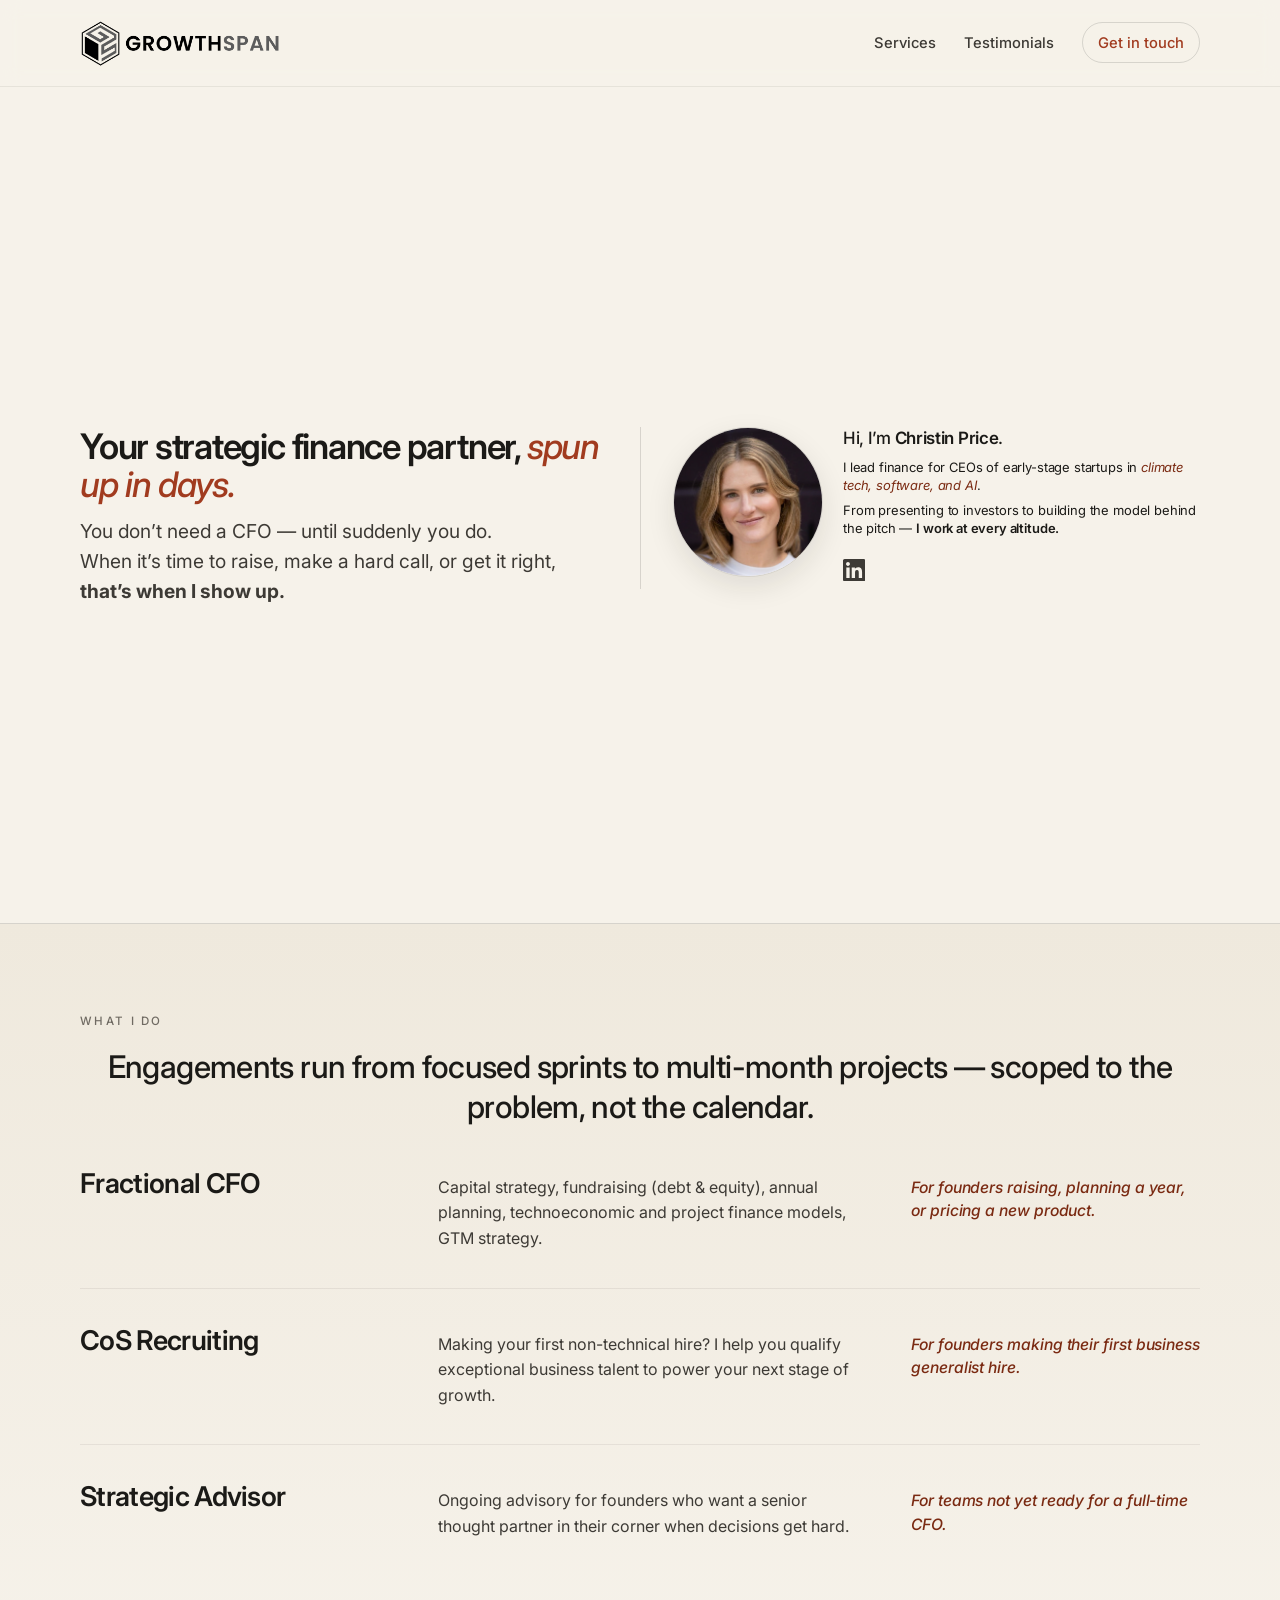
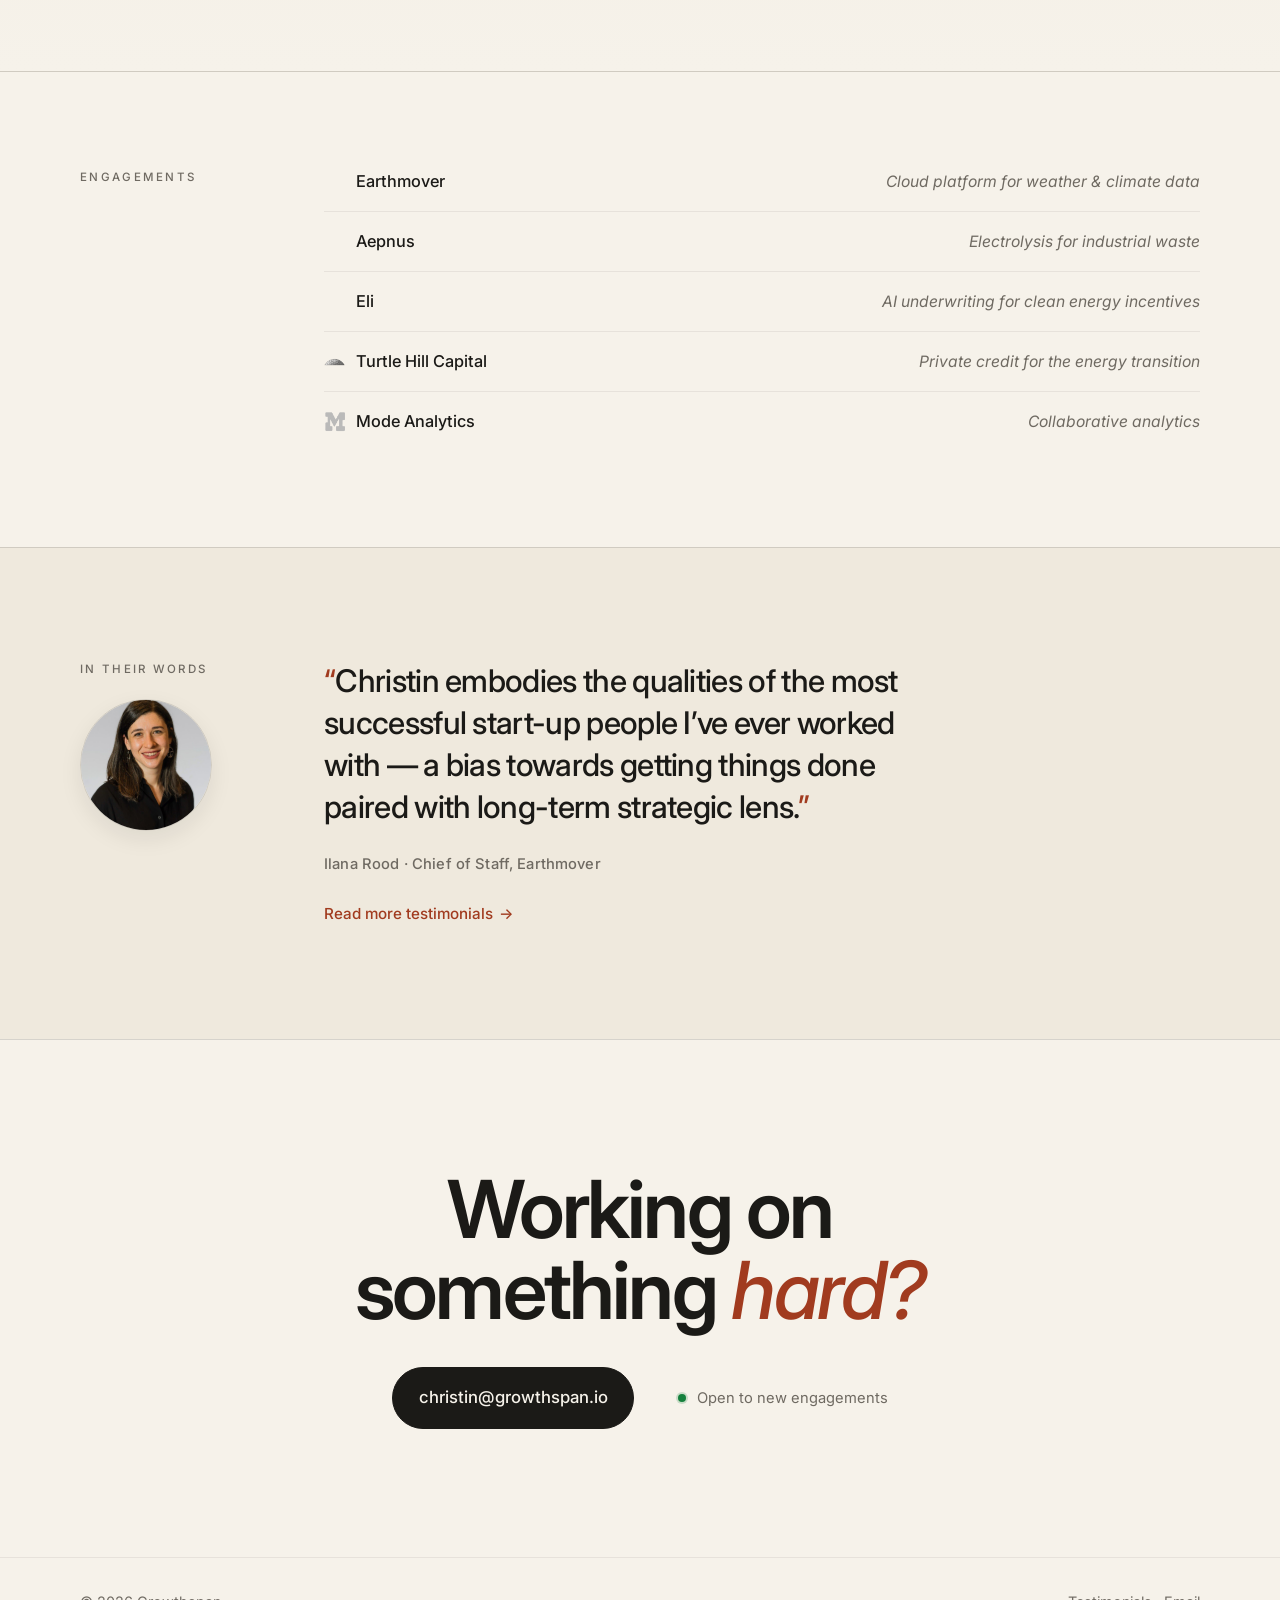
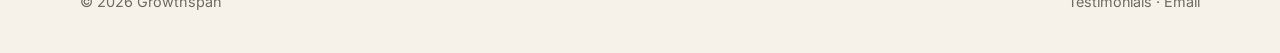
==== commit 70ec682d: "Add Ilana portrait to In their words section - Wire testimonial headshot to images/Ilana.jpeg - Styl" ====
--- a/index.html
+++ b/index.html
@@ -244,7 +244,19 @@
 
       <section class="pull">
         <div class="wrap pull__grid">
-          <p class="label">In their words</p>
+          <div class="pull__aside">
+            <p class="label">In their words</p>
+            <div class="pull__portrait">
+              <img
+                src="images/Ilana.jpeg"
+                alt="Ilana Rood"
+                width="180"
+                height="180"
+                loading="lazy"
+                decoding="async"
+              />
+            </div>
+          </div>
           <figure class="pull__quote">
             <blockquote>
               <p>
--- a/styles.css
+++ b/styles.css
@@ -428,6 +428,13 @@
   gap: 2rem;
 }
 
+.pull__aside {
+  display: flex;
+  flex-direction: column;
+  align-items: flex-start;
+  gap: 1.25rem;
+}
+
 @media (min-width: 780px) {
   .clients__grid,
   .pull__grid {
@@ -720,6 +727,26 @@
   background: var(--paper-soft);
 }
 
+.pull__portrait {
+  margin: 0;
+  width: min(132px, 100%);
+  aspect-ratio: 1;
+  border-radius: 50%;
+  overflow: hidden;
+  border: 1px solid var(--line);
+  box-shadow: 0 8px 22px rgba(27, 26, 23, 0.08);
+}
+
+.pull__portrait img {
+  width: 100%;
+  height: 100%;
+  display: block;
+  object-fit: cover;
+  object-position: center;
+  transform: scale(1.08);
+  transform-origin: center center;
+}
+
 .pull__quote {
   margin: 0;
   max-width: 60ch;
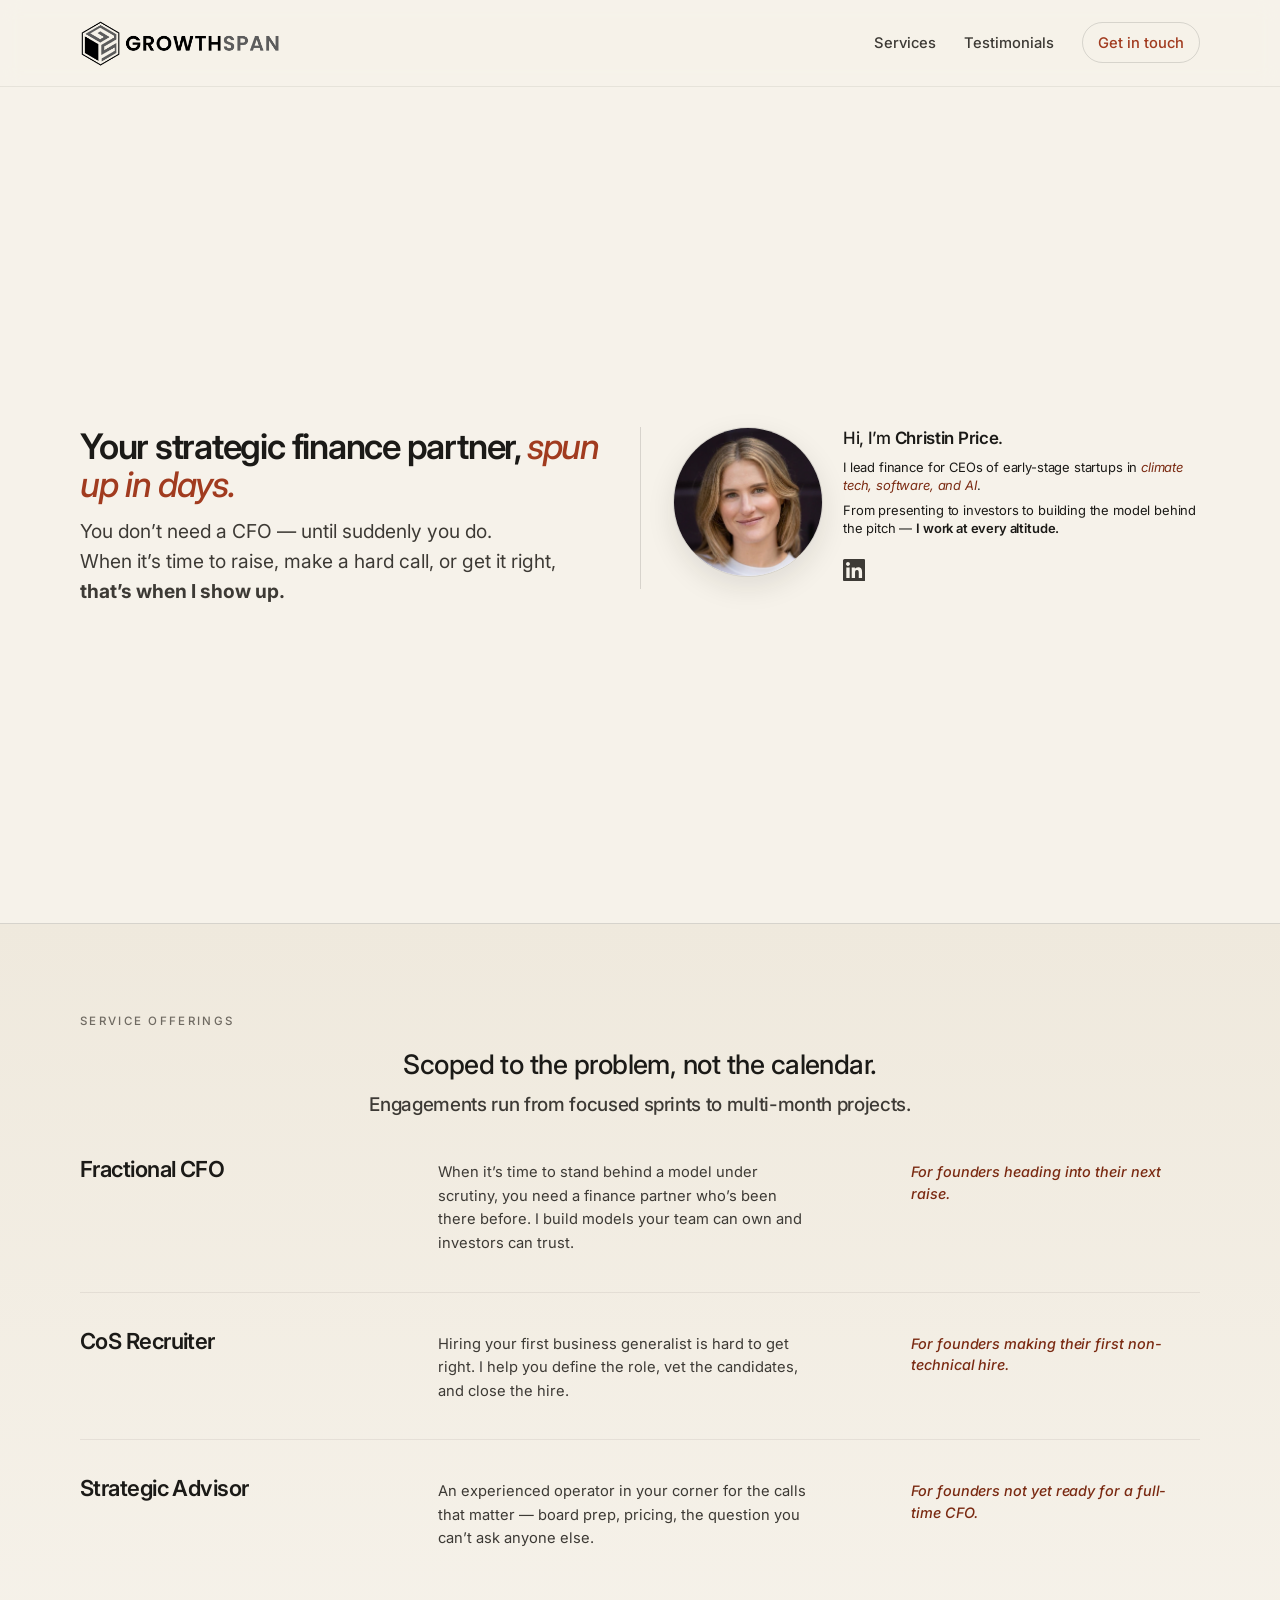
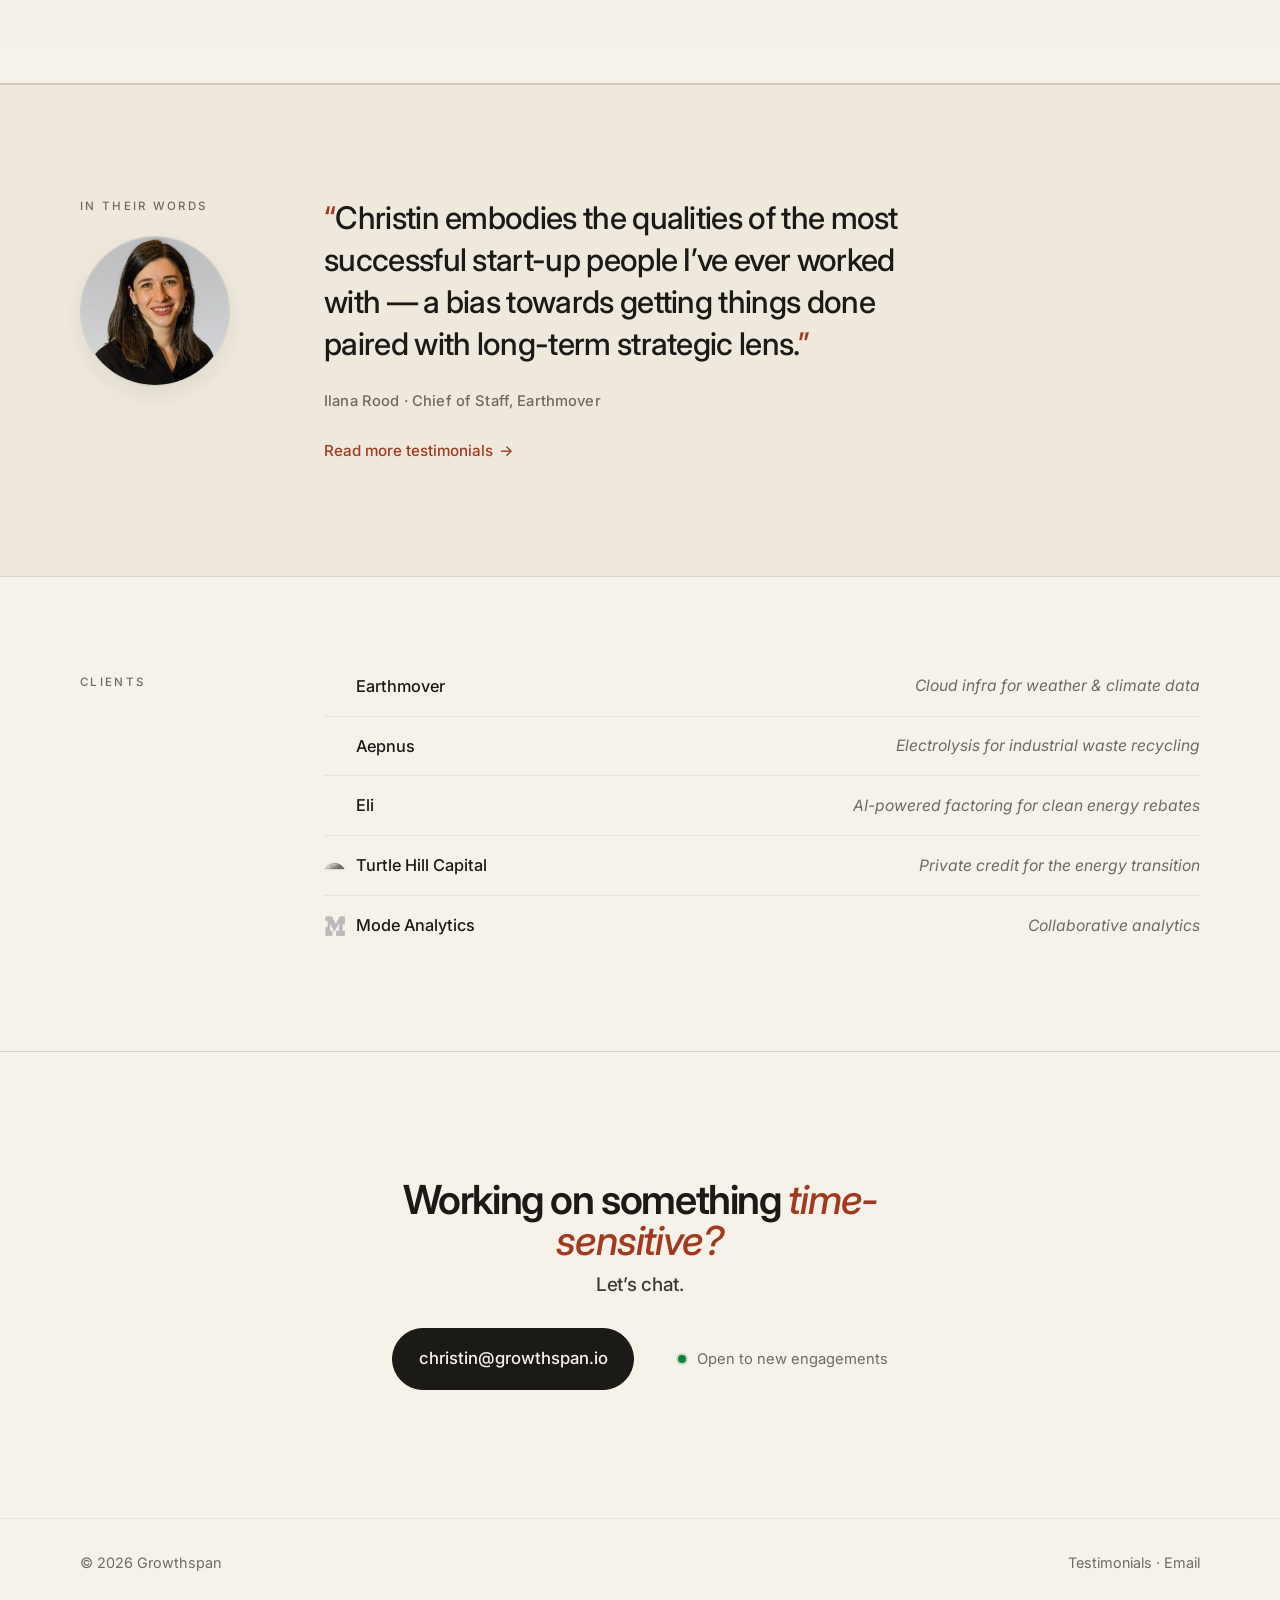
==== commit 87afd591: "Homepage and UX updates: services, clients, CTA, copy to clipboard - Service offerings copy, labels," ====
--- a/index.html
+++ b/index.html
@@ -27,7 +27,14 @@
         <nav aria-label="Primary" class="nav__links">
           <a href="#services">Services</a>
           <a href="testimonials.html">Testimonials</a>
-          <a href="mailto:christin@growthspan.io" class="nav__cta">Get in touch</a>
+          <button
+            type="button"
+            class="nav__cta"
+            data-copy-email
+            aria-label="Copy email address to clipboard"
+          >
+            Get in touch
+          </button>
         </nav>
       </div>
     </header>
@@ -101,144 +108,49 @@
 
       <section id="services" class="work">
         <div class="wrap">
-          <p class="label">What I do</p>
-          <p class="work__intro">
-            Engagements run from focused sprints to multi-month projects —
-            scoped to the problem, not the calendar.
-          </p>
+          <p class="label">Service Offerings</p>
+          <div class="work__intro-wrap">
+            <p class="work__intro">Scoped to the problem, not the calendar.</p>
+            <p class="work__subhead">
+              Engagements run from focused sprints to multi-month projects.
+            </p>
+          </div>
           <div class="work__list">
             <article class="work__item">
               <h2 class="work__title">Fractional CFO</h2>
               <p class="work__desc">
-                Capital strategy, fundraising (debt &amp; equity), annual
-                planning, technoeconomic and project finance models, GTM
-                strategy.
+                When it’s time to stand behind a model under scrutiny,
+                you need a finance partner who’s been there before. I build
+                models your team can own and investors can trust.
               </p>
               <p class="work__fit">
-                For founders raising, planning a year, or pricing a new
-                product.
+                For founders heading into their next raise.
               </p>
             </article>
 
             <article class="work__item">
-              <h2 class="work__title">CoS Recruiting</h2>
+              <h2 class="work__title">CoS Recruiter</h2>
               <p class="work__desc">
-                Making your first non-technical hire? I help you qualify
-                exceptional business talent to power your next stage of growth.
+                Hiring your first business generalist is hard to get right. I
+                help you define the role, vet the candidates, and close the
+                hire.
               </p>
               <p class="work__fit">
-                For founders making their first business generalist hire.
+                For founders making their first non-technical hire.
               </p>
             </article>
 
             <article class="work__item">
               <h2 class="work__title">Strategic Advisor</h2>
               <p class="work__desc">
-                Ongoing advisory for founders who want a
-                senior thought partner in their corner when decisions get
-                hard.
+                An experienced operator in your corner for the calls that matter
+                — board prep, pricing, the question you can’t ask anyone else.
               </p>
               <p class="work__fit">
-                For teams not yet ready for a full-time CFO.
+                For founders not yet ready for a full-time CFO.
               </p>
             </article>
           </div>
-        </div>
-      </section>
-
-      <section class="clients">
-        <div class="wrap clients__grid">
-          <p class="label">Engagements</p>
-          <ul class="clients__list">
-            <li>
-              <span class="clients__primary">
-                <span class="clients__mark">
-                  <img
-                    class="clients__logo clients__logo--earthmover"
-                    src="https://www.google.com/s2/favicons?domain=earthmover.io&amp;sz=64"
-                    alt=""
-                    width="22"
-                    height="22"
-                    loading="lazy"
-                    decoding="async"
-                    referrerpolicy="no-referrer"
-                  />
-                </span>
-                <span class="clients__name">Earthmover</span>
-              </span>
-              <em>Cloud platform for weather &amp; climate data</em>
-            </li>
-            <li>
-              <span class="clients__primary">
-                <span class="clients__mark">
-                  <img
-                    class="clients__logo"
-                    src="https://www.google.com/s2/favicons?domain=aepnus.com&amp;sz=64"
-                    alt=""
-                    width="22"
-                    height="22"
-                    loading="lazy"
-                    decoding="async"
-                    referrerpolicy="no-referrer"
-                  />
-                </span>
-                <span class="clients__name">Aepnus</span>
-              </span>
-              <em>Electrolysis for industrial waste</em>
-            </li>
-            <li>
-              <span class="clients__primary">
-                <span class="clients__mark">
-                  <img
-                    class="clients__logo"
-                    src="https://www.google.com/s2/favicons?domain=eli.build&amp;sz=64"
-                    alt=""
-                    width="22"
-                    height="22"
-                    loading="lazy"
-                    decoding="async"
-                    referrerpolicy="no-referrer"
-                  />
-                </span>
-                <span class="clients__name">Eli</span>
-              </span>
-              <em>AI underwriting for clean energy incentives</em>
-            </li>
-            <li>
-              <span class="clients__primary">
-                <span class="clients__mark">
-                  <img
-                    class="clients__logo"
-                    src="images/turtle-hill.png"
-                    alt=""
-                    width="317"
-                    height="118"
-                    loading="lazy"
-                    decoding="async"
-                  />
-                </span>
-                <span class="clients__name">Turtle Hill Capital</span>
-              </span>
-              <em>Private credit for the energy transition</em>
-            </li>
-            <li>
-              <span class="clients__primary">
-                <span class="clients__mark">
-                  <img
-                    class="clients__logo clients__logo--dark"
-                    src="images/mode.png"
-                    alt=""
-                    width="600"
-                    height="590"
-                    loading="lazy"
-                    decoding="async"
-                  />
-                </span>
-                <span class="clients__name">Mode Analytics</span>
-              </span>
-              <em>Collaborative analytics</em>
-            </li>
-          </ul>
         </div>
       </section>
 
@@ -250,8 +162,8 @@
               <img
                 src="images/Ilana.jpeg"
                 alt="Ilana Rood"
-                width="180"
-                height="180"
+                width="150"
+                height="150"
                 loading="lazy"
                 decoding="async"
               />
@@ -276,11 +188,108 @@
         </div>
       </section>
 
+      <section class="clients">
+        <div class="wrap clients__grid">
+          <p class="label">Clients</p>
+          <ul class="clients__list">
+            <li>
+              <span class="clients__primary">
+                <span class="clients__mark">
+                  <img
+                    class="clients__logo clients__logo--earthmover"
+                    src="https://www.google.com/s2/favicons?domain=earthmover.io&amp;sz=64"
+                    alt=""
+                    width="22"
+                    height="22"
+                    loading="lazy"
+                    decoding="async"
+                    referrerpolicy="no-referrer"
+                  />
+                </span>
+                <span class="clients__name">Earthmover</span>
+              </span>
+              <em>Cloud infra for weather &amp; climate data</em>
+            </li>
+            <li>
+              <span class="clients__primary">
+                <span class="clients__mark">
+                  <img
+                    class="clients__logo"
+                    src="https://www.google.com/s2/favicons?domain=aepnus.com&amp;sz=64"
+                    alt=""
+                    width="22"
+                    height="22"
+                    loading="lazy"
+                    decoding="async"
+                    referrerpolicy="no-referrer"
+                  />
+                </span>
+                <span class="clients__name">Aepnus</span>
+              </span>
+              <em>Electrolysis for industrial waste recycling</em>
+            </li>
+            <li>
+              <span class="clients__primary">
+                <span class="clients__mark">
+                  <img
+                    class="clients__logo"
+                    src="https://www.google.com/s2/favicons?domain=eli.build&amp;sz=64"
+                    alt=""
+                    width="22"
+                    height="22"
+                    loading="lazy"
+                    decoding="async"
+                    referrerpolicy="no-referrer"
+                  />
+                </span>
+                <span class="clients__name">Eli</span>
+              </span>
+              <em>AI-powered factoring for clean energy rebates</em>
+            </li>
+            <li>
+              <span class="clients__primary">
+                <span class="clients__mark">
+                  <img
+                    class="clients__logo"
+                    src="images/turtle-hill.png"
+                    alt=""
+                    width="317"
+                    height="118"
+                    loading="lazy"
+                    decoding="async"
+                  />
+                </span>
+                <span class="clients__name">Turtle Hill Capital</span>
+              </span>
+              <em>Private credit for the energy transition</em>
+            </li>
+            <li>
+              <span class="clients__primary">
+                <span class="clients__mark">
+                  <img
+                    class="clients__logo clients__logo--dark"
+                    src="images/mode.png"
+                    alt=""
+                    width="600"
+                    height="590"
+                    loading="lazy"
+                    decoding="async"
+                  />
+                </span>
+                <span class="clients__name">Mode Analytics</span>
+              </span>
+              <em>Collaborative analytics</em>
+            </li>
+          </ul>
+        </div>
+      </section>
+
       <section class="cta">
         <div class="wrap cta__inner">
           <h2 class="display cta__title">
-            Working on something <em>hard?</em>
+            Working on something <em>time-sensitive?</em>
           </h2>
+          <p class="cta__subhead">Let’s chat.</p>
           <div class="landing__cta-inner">
             <a class="btn btn--lg" href="mailto:christin@growthspan.io">
               christin@growthspan.io
@@ -305,8 +314,13 @@
       </div>
     </footer>
 
-    <script>
-      document.getElementById("year").textContent = new Date().getFullYear();
-    </script>
+    <div
+      id="email-toast"
+      class="toast"
+      role="status"
+      aria-live="polite"
+      aria-hidden="true"
+    ></div>
+    <script src="main.js" defer></script>
   </body>
 </html>
--- a/styles.css
+++ b/styles.css
@@ -212,6 +212,49 @@
   border-color: var(--ring);
 }
 
+button.nav__cta {
+  font: inherit;
+  font-size: 0.92rem;
+  font-weight: 500;
+  font-family: var(--sans);
+  cursor: pointer;
+  background: transparent;
+}
+
+button.nav__cta:focus-visible {
+  outline: 2px solid var(--ring);
+  outline-offset: 4px;
+}
+
+.toast {
+  position: fixed;
+  bottom: max(1.25rem, env(safe-area-inset-bottom, 0px));
+  left: 50%;
+  z-index: 10000;
+  max-width: min(92vw, 26rem);
+  padding: 0.65rem 1.1rem;
+  font-size: 0.9rem;
+  font-weight: 500;
+  line-height: 1.35;
+  text-align: center;
+  color: var(--ink);
+  background: var(--paper);
+  border: 1px solid var(--line);
+  border-radius: 999px;
+  box-shadow: 0 12px 36px rgba(27, 26, 23, 0.14);
+  transform: translateX(-50%) translateY(calc(100% + 2rem));
+  opacity: 0;
+  pointer-events: none;
+  transition:
+    transform 0.28s ease,
+    opacity 0.28s ease;
+}
+
+.toast.toast--visible {
+  transform: translateX(-50%) translateY(0);
+  opacity: 1;
+}
+
 /* ——— Hero + landing (hero + about above the fold on laptop) ——— */
 
 .landing {
@@ -362,14 +405,33 @@
   height: 8px;
   border-radius: 50%;
   background: var(--available);
-  box-shadow: 0 0 0 2px rgba(21, 128, 61, 0.2);
+  box-shadow: 0 0 0 2px rgba(21, 128, 61, 0.22);
   display: inline-block;
   flex-shrink: 0;
+  animation: hero-dot-pulse 2.25s ease-out infinite;
 }
 
 .hero__note {
   font-size: 0.92rem;
   color: var(--muted);
+}
+
+@keyframes hero-dot-pulse {
+  0% {
+    box-shadow:
+      0 0 0 2px rgba(21, 128, 61, 0.22),
+      0 0 0 0 rgba(21, 128, 61, 0.45);
+  }
+  70% {
+    box-shadow:
+      0 0 0 2px rgba(21, 128, 61, 0.22),
+      0 0 0 10px rgba(21, 128, 61, 0);
+  }
+  100% {
+    box-shadow:
+      0 0 0 2px rgba(21, 128, 61, 0.22),
+      0 0 0 0 rgba(21, 128, 61, 0);
+  }
 }
 
 /* ——— Buttons ——— */
@@ -559,16 +621,31 @@
   margin-bottom: 1rem;
 }
 
-.work__intro {
-  margin: 0 auto 2.5rem;
-  max-width: min(100%, 54ch);
+.work__intro-wrap {
+  margin: 0 0 2.5rem;
+  width: 100%;
+  max-width: none;
   text-align: center;
+}
+
+.work__intro-wrap .work__intro {
+  margin: 0 0 0.65rem;
   font-family: var(--display);
   font-weight: 500;
-  font-size: clamp(1.35rem, 2.6vw, 1.95rem);
+  font-size: clamp(1.18rem, 2.25vw, 1.68rem);
   line-height: 1.3;
   letter-spacing: -0.02em;
   color: var(--ink);
+}
+
+.work__subhead {
+  margin: 0;
+  font-family: var(--display);
+  font-weight: 500;
+  font-size: clamp(0.94rem, 1.72vw, 1.18rem);
+  line-height: 1.35;
+  letter-spacing: -0.018em;
+  color: var(--ink-soft);
 }
 
 .work__list {
@@ -601,7 +678,7 @@
 .work__title {
   font-family: var(--display);
   font-weight: 600;
-  font-size: clamp(1.35rem, 2.3vw, 1.7rem);
+  font-size: clamp(1.12rem, 1.85vw, 1.38rem);
   line-height: 1.15;
   letter-spacing: -0.025em;
   margin: 0;
@@ -611,7 +688,7 @@
 .work__desc {
   margin: 0;
   color: var(--ink-soft);
-  font-size: 1rem;
+  font-size: 0.92rem;
   line-height: 1.6;
   max-width: 42ch;
 }
@@ -621,7 +698,7 @@
   font-family: var(--display);
   font-style: italic;
   font-weight: 500;
-  font-size: 0.98rem;
+  font-size: 0.9rem;
   color: var(--accent-ink);
   line-height: 1.5;
   max-width: 30ch;
@@ -632,6 +709,10 @@
 
 .clients {
   padding: clamp(3.5rem, 8vw, 6rem) 0;
+}
+
+.pull + .clients {
+  border-top: 1px solid var(--line);
 }
 
 .clients__list {
@@ -727,14 +808,30 @@
   background: var(--paper-soft);
 }
 
+/* Square image → circular mask; incircle uses full frame (no extra zoom).
+   Width tracks .intro__photo so the testimonial headshot never reads larger than
+   Christin’s hero photo (150px on desktop landing, same max as intro). */
 .pull__portrait {
   margin: 0;
-  width: min(132px, 100%);
+  width: min(280px, 100%);
+  max-width: 100%;
   aspect-ratio: 1;
   border-radius: 50%;
   overflow: hidden;
   border: 1px solid var(--line);
   box-shadow: 0 8px 22px rgba(27, 26, 23, 0.08);
+}
+
+@media (min-width: 640px) {
+  .pull__portrait {
+    width: min(100%, 280px);
+  }
+}
+
+@media (min-width: 1024px) {
+  .pull__portrait {
+    width: min(150px, 100%);
+  }
 }
 
 .pull__portrait img {
@@ -743,8 +840,6 @@
   display: block;
   object-fit: cover;
   object-position: center;
-  transform: scale(1.08);
-  transform-origin: center center;
 }
 
 .pull__quote {
@@ -810,7 +905,18 @@
 }
 
 .cta__title {
-  margin-bottom: 2.25rem;
+  margin-bottom: 0.65rem;
+  font-size: clamp(1.2rem, 3.2vw, 2.5rem);
+}
+
+.cta__subhead {
+  margin: 0 0 1.85rem;
+  font-family: var(--display);
+  font-weight: 500;
+  font-size: clamp(0.94rem, 1.72vw, 1.18rem);
+  line-height: 1.4;
+  letter-spacing: -0.015em;
+  color: var(--ink-soft);
 }
 
 .cta__back {
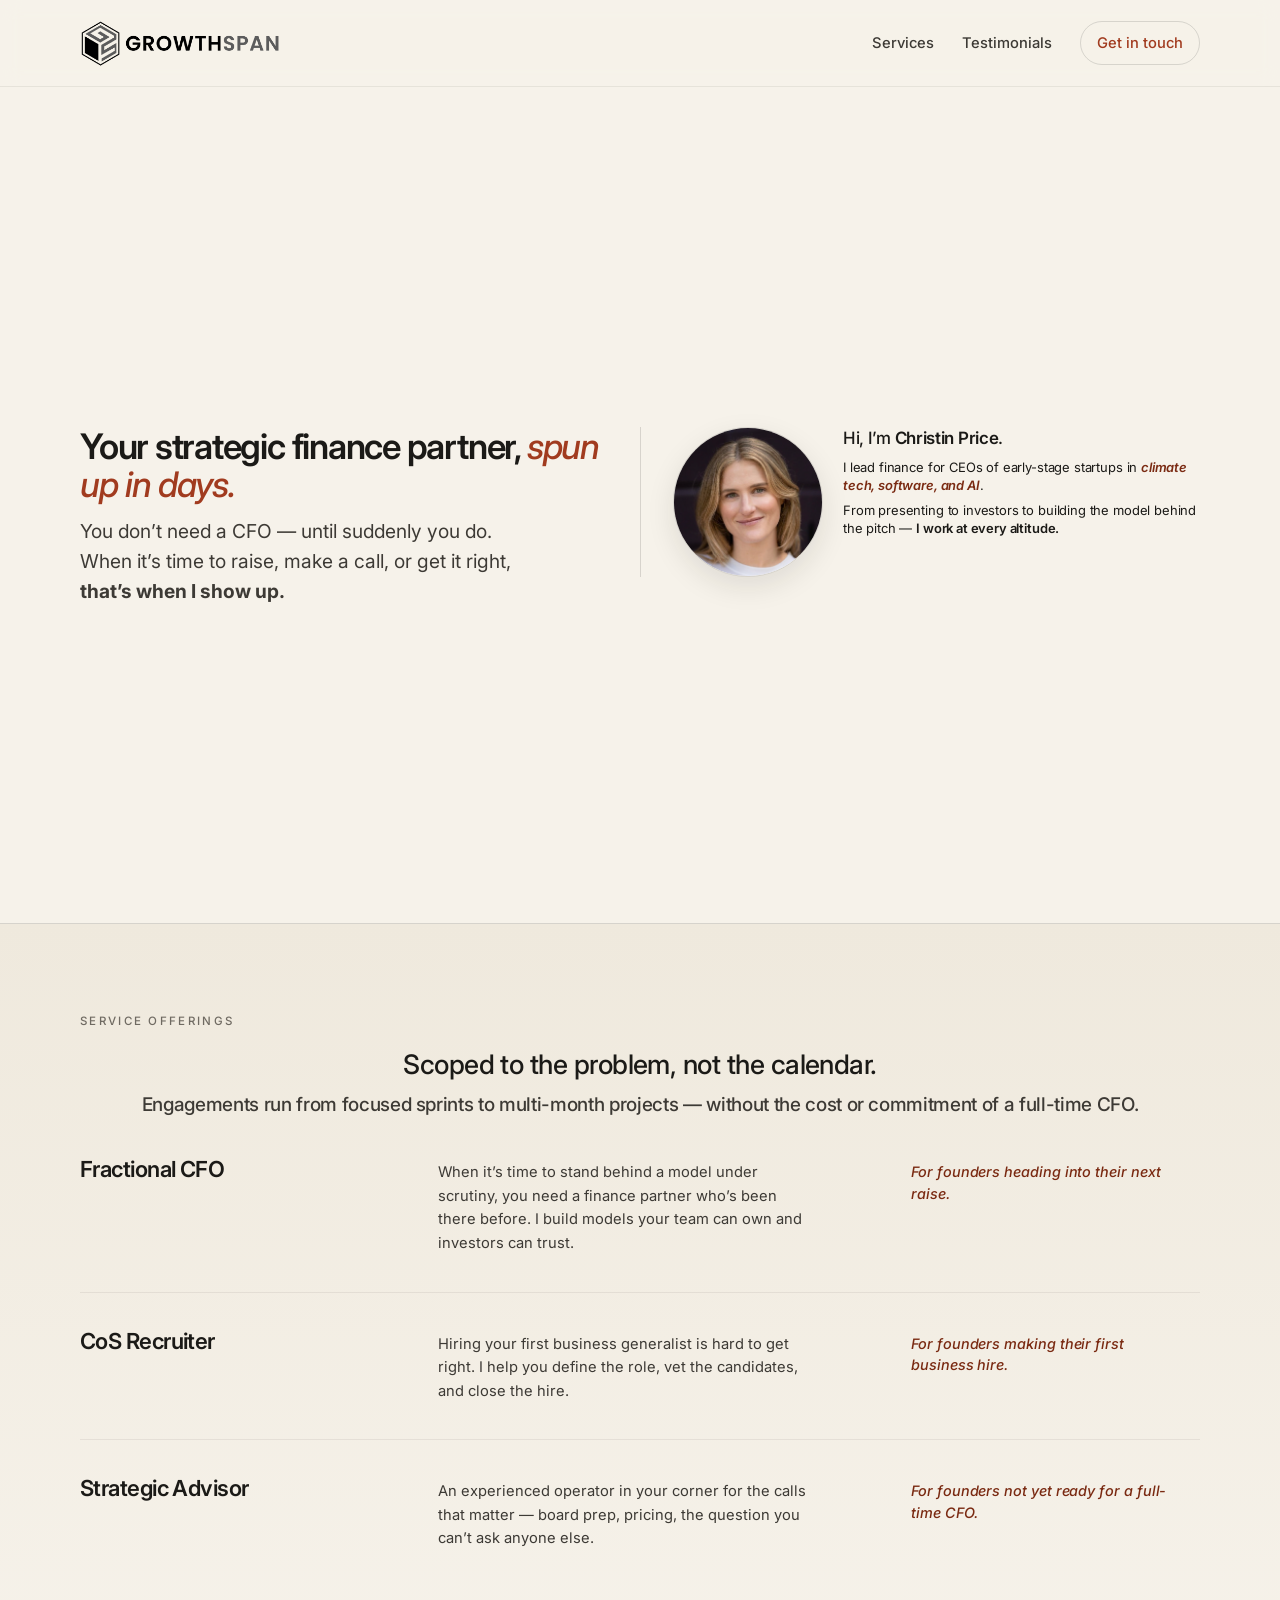
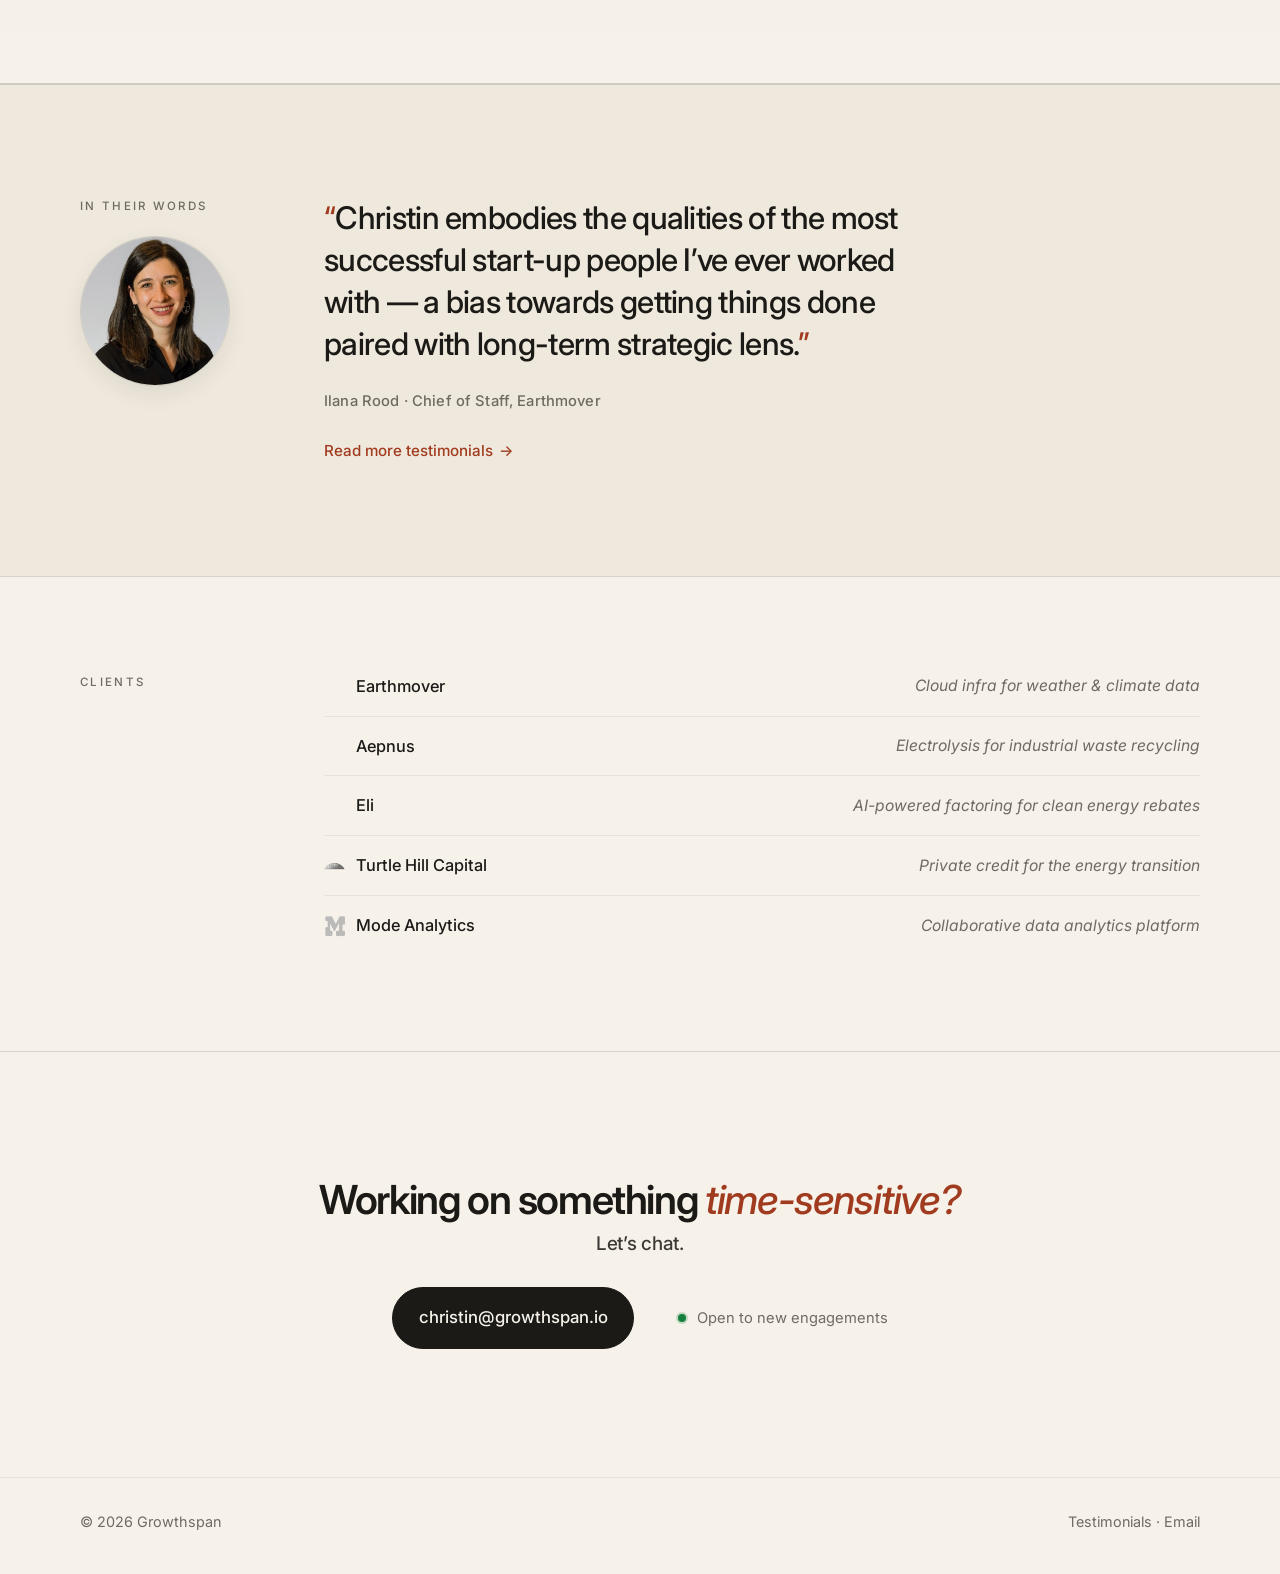
==== commit 14607acd: "Testimonial portraits, responsive polish, and home bio updates - Testimonials: headshots, role/compa" ====
--- a/index.html
+++ b/index.html
@@ -2,7 +2,10 @@
 <html lang="en">
   <head>
     <meta charset="utf-8" />
-    <meta name="viewport" content="width=device-width, initial-scale=1" />
+    <meta
+      name="viewport"
+      content="width=device-width, initial-scale=1, viewport-fit=cover"
+    />
     <meta
       name="description"
       content="Growthspan — on-demand sprint finance partner for founders. Christin Price supports pre-seed to Series B startups in climate tech, software, and AI."
@@ -21,7 +24,7 @@
 
     <header class="nav">
       <div class="wrap nav__inner">
-        <a class="wordmark" href="/" aria-label="Growthspan home">
+        <a class="wordmark" href="index.html" aria-label="Growthspan home">
           <img src="images/logo.png" alt="" class="wordmark__mark" width="1540" height="351" />
         </a>
         <nav aria-label="Primary" class="nav__links">
@@ -48,57 +51,40 @@
             </h1>
             <p class="hero__sub">
               You don’t need a CFO — until suddenly you do.<br />
-              When it’s time to raise, make a hard call, or get it right,<br />
+              When it’s time to raise, make a call, or get it right,<br />
               <strong>that’s when I show up.</strong>
             </p>
           </div>
 
           <section id="about" class="intro landing__intro">
             <div class="intro__main">
-              <figure class="intro__photo">
+              <a
+                class="intro__photo"
+                href="https://www.linkedin.com/in/christinprice/"
+                target="_blank"
+                rel="noopener noreferrer"
+                aria-label="Christin Price on LinkedIn"
+              >
                 <img
                   src="images/CP_purple.png"
-                  alt="Christin Price, founder of Growthspan"
+                  alt=""
                   width="695"
                   height="667"
                   loading="lazy"
                   decoding="async"
                 />
-              </figure>
+              </a>
               <div class="intro__body">
                 <p class="lede intro__lede-greeting">
                   Hi, I’m <strong>Christin Price</strong>.
                 </p>
                 <p class="lede intro__lede-lead">
                   I lead finance for CEOs of early-stage startups in
-                  <em>climate tech, software, and AI</em>.
+                  <strong><em>climate tech, software, and AI</em></strong>.
                 </p>
                 <p class="lede intro__lede-rest">
                   From presenting to investors to building the model behind the
                   pitch — <strong>I work at every altitude.</strong>
-                </p>
-                <p class="intro__social">
-                  <a
-                    href="https://www.linkedin.com/in/christinprice/"
-                    class="intro__linkedin"
-                    target="_blank"
-                    rel="noopener noreferrer"
-                    aria-label="Christin Price on LinkedIn"
-                  >
-                    <svg
-                      xmlns="http://www.w3.org/2000/svg"
-                      viewBox="0 0 24 24"
-                      fill="currentColor"
-                      aria-hidden="true"
-                      focusable="false"
-                      width="22"
-                      height="22"
-                    >
-                      <path
-                        d="M20.447 20.452h-3.554v-5.569c0-1.328-.027-3.037-1.852-3.037-1.853 0-2.136 1.445-2.136 2.939v5.667H9.351V9h3.414v1.561h.046c.477-.9 1.637-1.85 3.37-1.85 3.601 0 4.267 2.37 4.267 5.455v6.286zM5.337 7.433c-1.144 0-2.063-.926-2.063-2.065 0-1.138.92-2.063 2.063-2.063 1.14 0 2.064.925 2.064 2.063 0 1.139-.925 2.065-2.064 2.065zm1.782 13.019H3.555V9h3.564v11.452zM22.225 0H1.771C.792 0 0 .774 0 1.729v20.542C0 23.227.792 24 1.771 24h20.451C23.2 24 24 23.227 24 22.271V1.729C24 .774 23.2 0 22.222 0h.003z"
-                      />
-                    </svg>
-                  </a>
                 </p>
               </div>
             </div>
@@ -112,7 +98,8 @@
           <div class="work__intro-wrap">
             <p class="work__intro">Scoped to the problem, not the calendar.</p>
             <p class="work__subhead">
-              Engagements run from focused sprints to multi-month projects.
+              Engagements run from focused sprints to multi-month projects —
+              without the cost or commitment of a full-time CFO.
             </p>
           </div>
           <div class="work__list">
@@ -136,7 +123,7 @@
                 hire.
               </p>
               <p class="work__fit">
-                For founders making their first non-technical hire.
+                For founders making their first business hire.
               </p>
             </article>
 
@@ -278,7 +265,7 @@
                 </span>
                 <span class="clients__name">Mode Analytics</span>
               </span>
-              <em>Collaborative analytics</em>
+              <em>Collaborative data analytics platform</em>
             </li>
           </ul>
         </div>
--- a/styles.css
+++ b/styles.css
@@ -26,6 +26,7 @@
 html {
   scroll-behavior: smooth;
   -webkit-text-size-adjust: 100%;
+  overflow-x: hidden;
 }
 
 body {
@@ -37,6 +38,12 @@
   line-height: 1.65;
   text-rendering: optimizeLegibility;
   -webkit-font-smoothing: antialiased;
+  padding-left: env(safe-area-inset-left, 0);
+  padding-right: env(safe-area-inset-right, 0);
+}
+
+#main {
+  min-width: 0;
 }
 
 a {
@@ -69,7 +76,10 @@
 
 .wrap {
   width: min(100% - var(--gutter) * 2, var(--max));
+  max-width: 100%;
   margin-inline: auto;
+  min-width: 0;
+  box-sizing: border-box;
 }
 
 /* ——— Type system ——— */
@@ -142,7 +152,8 @@
 /* ——— Nav ——— */
 
 .nav {
-  padding-block: 1.25rem;
+  padding-bottom: 1.25rem;
+  padding-top: max(1.25rem, env(safe-area-inset-top, 0px));
   border-bottom: 1px solid var(--line-soft);
   position: sticky;
   top: 0;
@@ -156,6 +167,9 @@
   align-items: center;
   justify-content: space-between;
   gap: 1.5rem;
+  flex-wrap: wrap;
+  row-gap: 0.85rem;
+  min-width: 0;
 }
 
 .wordmark {
@@ -184,6 +198,8 @@
   gap: 1.75rem;
   flex-wrap: wrap;
   justify-content: flex-end;
+  min-width: 0;
+  flex: 1 1 auto;
 }
 
 .nav__links a {
@@ -219,6 +235,9 @@
   font-family: var(--sans);
   cursor: pointer;
   background: transparent;
+  min-height: 2.75rem;
+  min-width: 2.75rem;
+  padding-inline: 1rem;
 }
 
 button.nav__cta:focus-visible {
@@ -325,6 +344,7 @@
   .landing .intro__main {
     grid-template-columns: minmax(100px, 150px) minmax(0, 1fr);
     gap: 1.25rem;
+    align-items: start;
   }
 
   .landing .intro__photo {
@@ -351,6 +371,14 @@
   justify-content: center;
   gap: clamp(2rem, 4vw, 2.75rem);
   flex-wrap: wrap;
+  width: 100%;
+  max-width: 100%;
+}
+
+.landing__cta-inner .btn {
+  max-width: 100%;
+  justify-content: center;
+  text-align: center;
 }
 
 .landing__cta-inner .hero__status {
@@ -467,6 +495,10 @@
 .btn--lg {
   font-size: 1.05rem;
   padding: 1rem 1.6rem;
+  min-height: 2.75rem;
+  box-sizing: border-box;
+  max-width: 100%;
+  overflow-wrap: anywhere;
 }
 
 /* ——— Rule ——— */
@@ -510,6 +542,7 @@
   gap: 2rem;
   align-items: start;
   justify-items: start;
+  min-width: 0;
 }
 
 @media (min-width: 640px) {
@@ -520,7 +553,34 @@
   }
 }
 
-/* Circle mask; image is slightly zoomed for a tighter crop */
+/* Landing bio: stack photo above copy on phones/tablets — avoids an oversized
+   headshot beside text between 640px and the desktop split. */
+@media (max-width: 1023px) {
+  .landing__grid {
+    min-height: 0;
+    align-content: start;
+  }
+
+  .landing .intro__main {
+    grid-template-columns: 1fr;
+    justify-items: center;
+    gap: clamp(1.25rem, 3.5vw, 1.85rem);
+  }
+
+  .landing .intro__photo {
+    width: min(220px, 72vw);
+    max-width: 100%;
+    justify-self: center;
+  }
+
+  .landing .intro__body {
+    width: 100%;
+    max-width: 38rem;
+    margin-inline: auto;
+  }
+}
+
+/* Circle mask; image is slightly zoomed for a tighter crop (links to LinkedIn) */
 .intro__photo {
   margin: 0;
   width: min(280px, 100%);
@@ -531,6 +591,21 @@
   overflow: hidden;
   border: 1px solid var(--line);
   box-shadow: 0 10px 28px rgba(27, 26, 23, 0.1);
+  display: block;
+  text-decoration: none;
+  color: inherit;
+  cursor: pointer;
+  -webkit-tap-highlight-color: transparent;
+  transition: box-shadow 0.2s ease, transform 0.2s ease;
+}
+
+.intro__photo:hover {
+  box-shadow: 0 12px 34px rgba(27, 26, 23, 0.14);
+}
+
+.intro__photo:focus-visible {
+  outline: 2px solid var(--ring);
+  outline-offset: 4px;
 }
 @media (min-width: 640px) {
   .intro__photo {
@@ -551,6 +626,7 @@
 
 .intro__body {
   max-width: min(100%, 92ch);
+  min-width: 0;
 }
 
 /* Entire bio block: one step smaller than default .lede */
@@ -579,33 +655,10 @@
   font-weight: 400;
 }
 
-.intro__social {
-  margin: 1.35rem 0 0;
-}
-
-.intro__linkedin {
-  display: inline-flex;
-  align-items: center;
-  justify-content: center;
-  color: var(--ink-soft);
-  line-height: 0;
-  border-radius: 6px;
-  transition: color 0.15s ease, opacity 0.15s ease;
-}
-
-.intro__linkedin:hover {
-  color: var(--accent);
-}
-
-.intro__linkedin:focus-visible {
-  outline: 2px solid var(--ring);
-  outline-offset: 4px;
-}
-
-.intro__linkedin svg {
-  display: block;
-  width: 1.4rem;
-  height: 1.4rem;
+.intro__body .intro__lede-lead strong em {
+  font-style: italic;
+  font-weight: 600;
+  color: var(--accent-ink);
 }
 
 /* ——— Services (.work) ——— */
@@ -669,9 +722,13 @@
 
 @media (min-width: 780px) {
   .work__item {
-    grid-template-columns: 1.1fr 1.5fr 1fr;
+    grid-template-columns: minmax(0, 1.1fr) minmax(0, 1.5fr) minmax(0, 1fr);
     gap: 2.5rem;
     align-items: baseline;
+  }
+
+  .work__item > * {
+    min-width: 0;
   }
 }
 
@@ -733,6 +790,7 @@
   border-top: 1px solid var(--line-soft);
   font-size: 1.02rem;
   flex-wrap: wrap;
+  min-width: 0;
 }
 
 .clients__list li:first-child {
@@ -793,11 +851,27 @@
 }
 
 .clients__list em {
+  flex: 1 1 12rem;
+  min-width: 0;
+  text-align: right;
   font-family: var(--display);
   font-style: italic;
   font-weight: 400;
   font-size: 0.98rem;
   color: var(--muted);
+}
+
+@media (max-width: 520px) {
+  .clients__list li {
+    flex-direction: column;
+    align-items: flex-start;
+    gap: 0.5rem;
+  }
+
+  .clients__list em {
+    text-align: left;
+    flex-basis: auto;
+  }
 }
 
 /* ——— Pull quote ——— */
@@ -904,9 +978,17 @@
   margin-inline: auto;
 }
 
+main:not(.t-page) .cta__inner {
+  max-width: min(100%, 52rem);
+}
+
 .cta__title {
   margin-bottom: 0.65rem;
   font-size: clamp(1.2rem, 3.2vw, 2.5rem);
+}
+
+.t-page .cta .cta__title {
+  margin-bottom: 2.25rem;
 }
 
 .cta__subhead {
@@ -954,7 +1036,7 @@
 /* ——— Footer ——— */
 
 .foot {
-  padding: 2rem 0 2.5rem;
+  padding: 2rem 0 max(2.5rem, env(safe-area-inset-bottom, 0px));
   border-top: 1px solid var(--line-soft);
 }
 
@@ -989,20 +1071,23 @@
 }
 
 .t-hero {
-  padding: clamp(3.5rem, 9vw, 6.5rem) 0 clamp(2.5rem, 5vw, 4rem);
+  padding: clamp(3.5rem, 9vw, 6.5rem) 0 clamp(0.65rem, 1.75vw, 1.25rem);
 }
 
 .t-hero .display {
-  max-width: 18ch;
+  max-width: min(100%, 38ch);
 }
 
 .t-hero .hero__sub {
   margin-top: 1.75rem;
   margin-bottom: 0;
+  margin-left: 0;
+  margin-right: auto;
+  text-align: left;
 }
 
 .t-list {
-  padding: clamp(2.5rem, 6vw, 4.5rem) 0 clamp(3rem, 7vw, 5rem);
+  padding: clamp(1rem, 2.5vw, 2rem) 0 clamp(3rem, 7vw, 5rem);
 }
 
 .t-card {
@@ -1010,7 +1095,8 @@
   border-top: 1px solid var(--line);
   display: grid;
   grid-template-columns: 1fr;
-  gap: 1.5rem;
+  gap: 1.35rem;
+  align-items: start;
 }
 
 .t-card:first-child {
@@ -1019,19 +1105,66 @@
 
 @media (min-width: 820px) {
   .t-card {
-    grid-template-columns: 200px 1fr;
-    gap: 3rem;
-  }
-}
-
-.t-card__tag {
+    grid-template-columns: minmax(140px, 200px) minmax(0, 1fr);
+    grid-template-rows: auto auto;
+    column-gap: 3rem;
+    row-gap: 1.35rem;
+  }
+
+  .t-card__header {
+    grid-column: 1 / -1;
+    grid-row: 1;
+  }
+
+  .t-card__aside {
+    grid-column: 1;
+    grid-row: 2;
+    align-self: start;
+  }
+
+  .t-card__main {
+    grid-column: 2;
+    grid-row: 2;
+  }
+}
+
+.t-card__header {
+  margin: 0;
   font-family: var(--sans);
-  font-size: 0.75rem;
-  letter-spacing: 0.18em;
+  font-size: 0.82rem;
+  font-weight: 600;
+  letter-spacing: 0.16em;
   text-transform: uppercase;
   color: var(--accent);
-  margin: 0;
-  font-weight: 500;
+}
+
+.t-card__aside {
+  display: flex;
+  flex-direction: column;
+  gap: 0.85rem;
+  align-items: flex-start;
+}
+
+.t-card__portrait {
+  width: min(160px, 52vw);
+  aspect-ratio: 1;
+  border-radius: 50%;
+  overflow: hidden;
+  border: 1px solid var(--line);
+  box-shadow: 0 8px 22px rgba(27, 26, 23, 0.08);
+  flex-shrink: 0;
+}
+
+.t-card__portrait img {
+  width: 100%;
+  height: 100%;
+  display: block;
+  object-fit: cover;
+  object-position: center;
+}
+
+.t-card__main {
+  min-width: 0;
 }
 
 .t-card__quote {
@@ -1064,23 +1197,47 @@
 }
 
 .t-card__by {
-  margin-top: 1.75rem;
+  margin: 0;
   font-family: var(--sans);
   display: flex;
   flex-direction: column;
-  gap: 0.15rem;
-}
-
-.t-card__by span {
+  gap: 0.2rem;
+  max-width: 14rem;
+}
+
+.t-card__name {
   font-weight: 600;
   color: var(--ink);
   font-size: 1rem;
 }
 
-.t-card__by em {
-  font-style: normal;
+.t-card__role,
+.t-card__company {
+  font-weight: 500;
   color: var(--muted);
   font-size: 0.92rem;
+  line-height: 1.35;
+}
+
+@media (max-width: 819px) {
+  .t-card__aside {
+    align-items: center;
+    width: 100%;
+  }
+
+  .t-card__by {
+    align-items: center;
+    text-align: center;
+    max-width: 100%;
+  }
+
+  .t-card__main {
+    width: 100%;
+  }
+
+  .t-card__quote {
+    text-align: left;
+  }
 }
 
 /* ——— Motion & responsive polish ——— */
@@ -1096,14 +1253,22 @@
 @media (max-width: 560px) {
   .nav__links {
     gap: 1rem;
-  }
+    justify-content: flex-end;
+  }
+
   .nav__links a:not(.nav__cta) {
     font-size: 0.88rem;
   }
+
+  .wordmark {
+    min-width: 0;
+  }
+
   .hero__meta {
     flex-direction: column;
     gap: 1.35rem;
   }
+
   .hero__status {
     margin-left: 0;
     max-width: 100%;
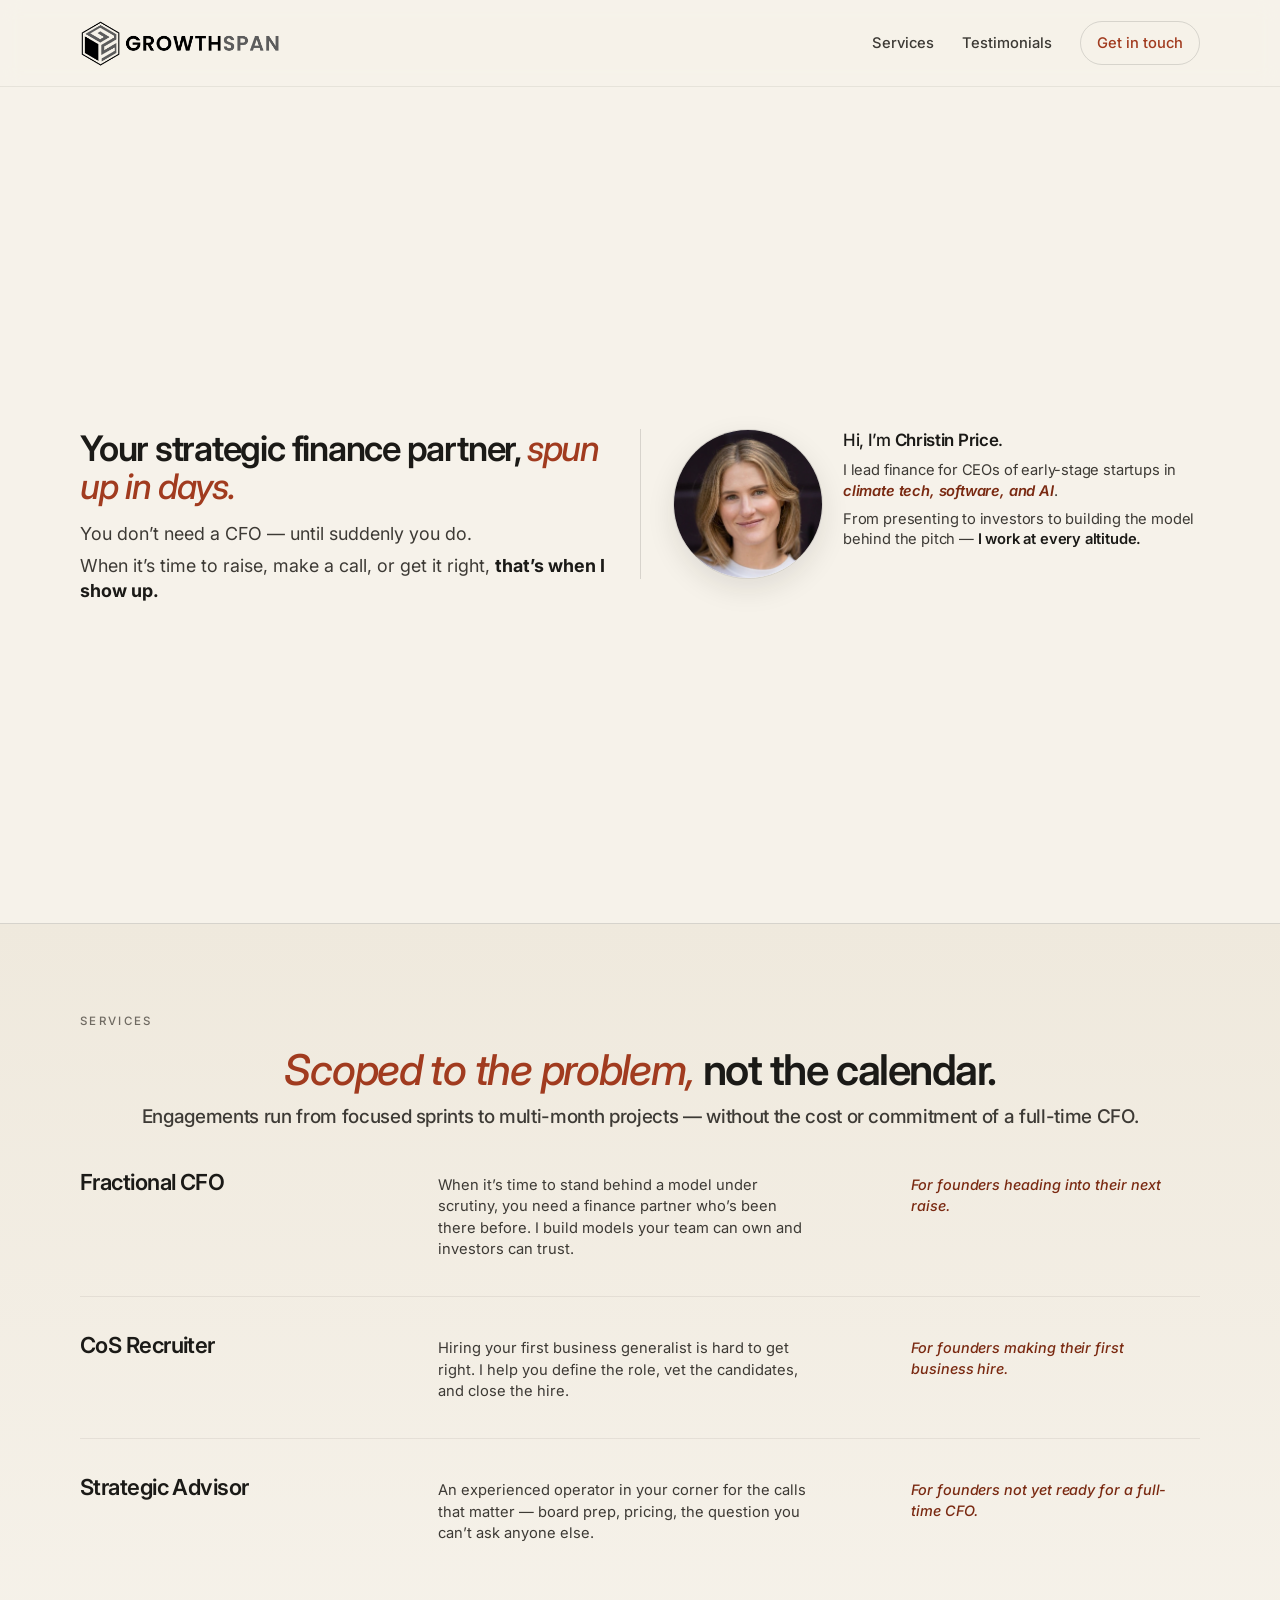
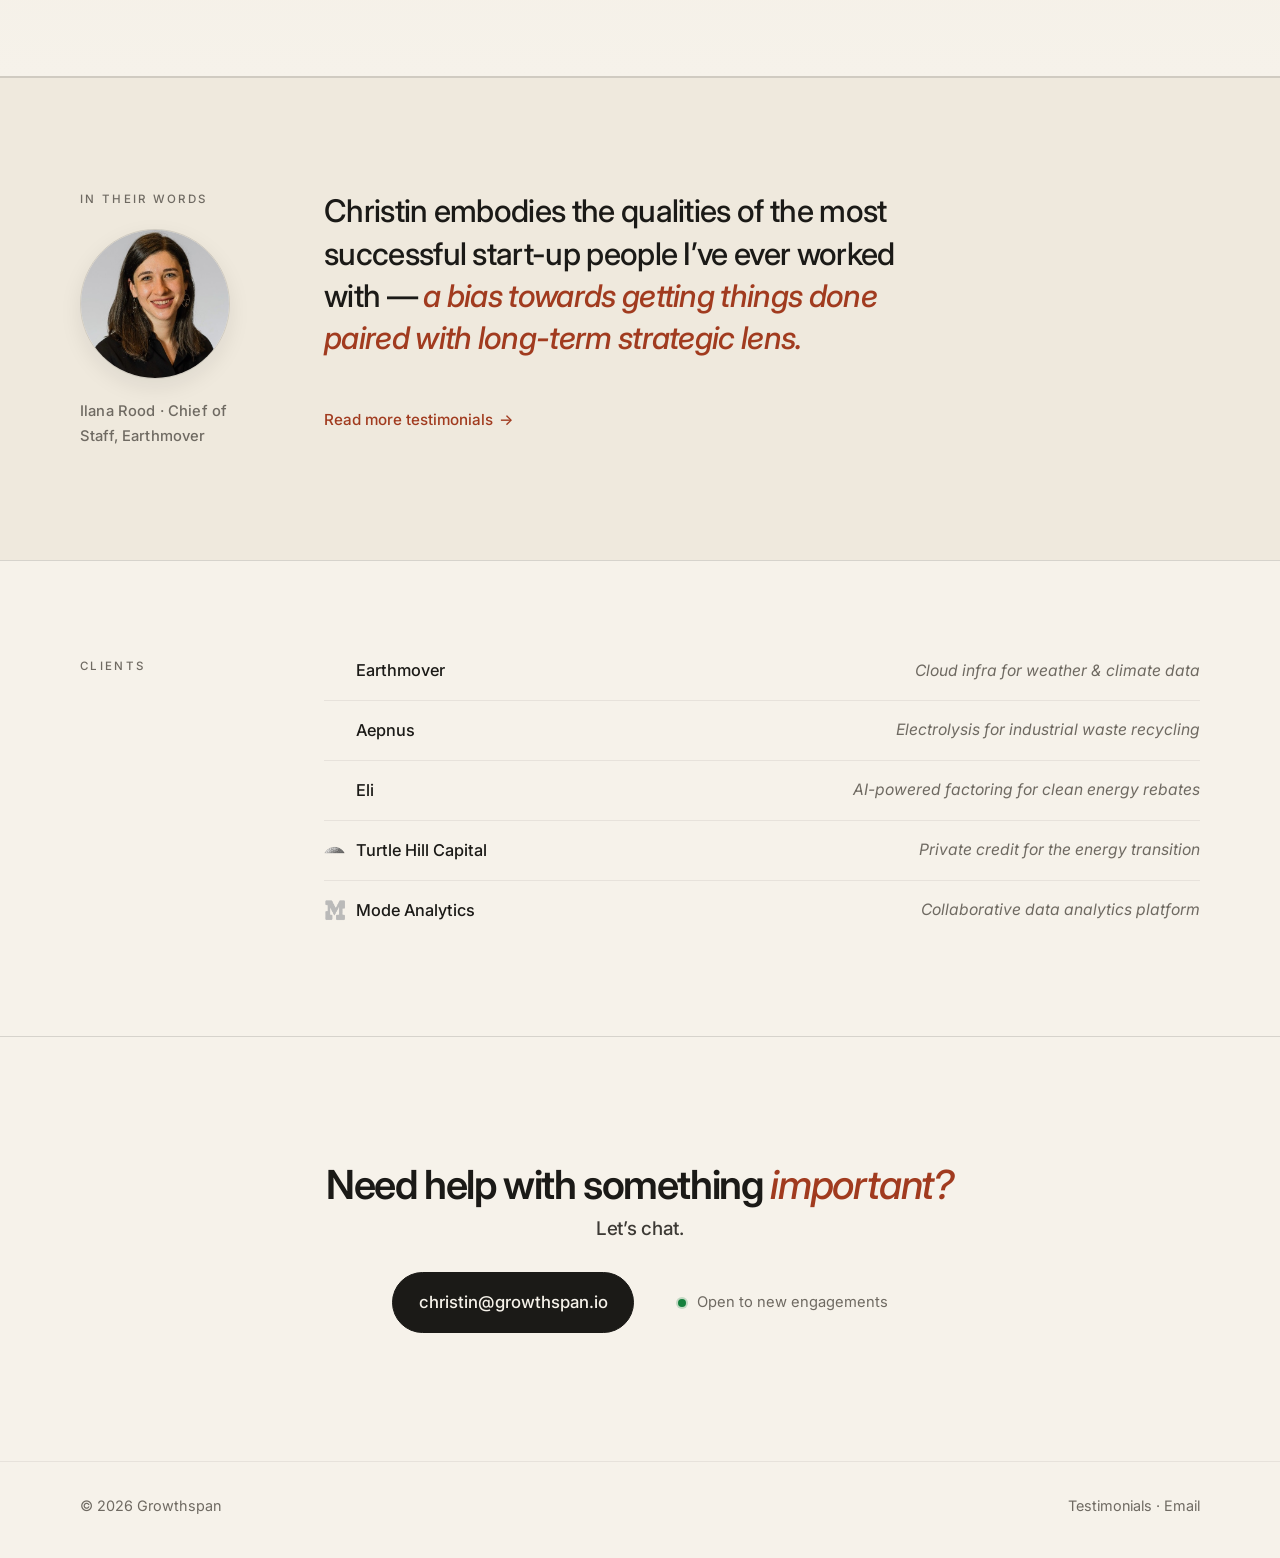
==== commit efb84f74: "Refine homepage and testimonials typography and responsive alignment. Update hero, services, CTA, an" ====
--- a/index.html
+++ b/index.html
@@ -50,9 +50,13 @@
               Your strategic finance partner, <em>spun up in days.</em>
             </h1>
             <p class="hero__sub">
-              You don’t need a CFO — until suddenly you do.<br />
-              When it’s time to raise, make a call, or get it right,<br />
-              <strong>that’s when I show up.</strong>
+              <span class="hero__sub-intro">
+                You don’t need a CFO — until suddenly you do.
+              </span>
+              <span class="hero__sub-main">
+                When it’s time to raise, make a call, or get it right,
+                <strong>that’s when I show up.</strong>
+              </span>
             </p>
           </div>
 
@@ -94,9 +98,9 @@
 
       <section id="services" class="work">
         <div class="wrap">
-          <p class="label">Service Offerings</p>
+          <p class="label">Services</p>
           <div class="work__intro-wrap">
-            <p class="work__intro">Scoped to the problem, not the calendar.</p>
+            <p class="work__intro"><em>Scoped to the problem,</em> not the calendar.</p>
             <p class="work__subhead">
               Engagements run from focused sprints to multi-month projects —
               without the cost or commitment of a full-time CFO.
@@ -155,19 +159,19 @@
                 decoding="async"
               />
             </div>
+            <p class="pull__byline">Ilana Rood · Chief of Staff, Earthmover</p>
           </div>
           <figure class="pull__quote">
             <blockquote>
               <p>
-                <em>“</em>Christin embodies the qualities of the most
-                successful start-up people I’ve ever worked with — a bias
-                towards getting things done paired with long-term strategic
-                lens.<em>”</em>
+                Christin embodies the qualities of the most successful
+                start-up people I’ve ever worked with —
+                <em>
+                  a bias towards getting things done paired with long-term
+                  strategic lens.
+                </em>
               </p>
             </blockquote>
-            <figcaption>
-              Ilana Rood · Chief of Staff, Earthmover
-            </figcaption>
             <a class="pull__more" href="testimonials.html">
               Read more testimonials <span aria-hidden="true">→</span>
             </a>
@@ -274,11 +278,16 @@
       <section class="cta">
         <div class="wrap cta__inner">
           <h2 class="display cta__title">
-            Working on something <em>time-sensitive?</em>
+            Need help with something <em>important?</em>
           </h2>
           <p class="cta__subhead">Let’s chat.</p>
           <div class="landing__cta-inner">
-            <a class="btn btn--lg" href="mailto:christin@growthspan.io">
+            <a
+              class="btn btn--lg"
+              href="mailto:christin@growthspan.io"
+              data-copy-email
+              aria-label="Copy christin@growthspan.io to clipboard"
+            >
               christin@growthspan.io
             </a>
             <p class="hero__status">
@@ -296,7 +305,11 @@
         <p>
           <a href="testimonials.html">Testimonials</a>
           <span aria-hidden="true">·</span>
-          <a href="mailto:christin@growthspan.io">Email</a>
+          <a
+            href="mailto:christin@growthspan.io"
+            data-copy-email
+            aria-label="Copy christin@growthspan.io to clipboard"
+            >Email</a>
         </p>
       </div>
     </footer>
--- a/styles.css
+++ b/styles.css
@@ -362,6 +362,11 @@
   .landing .intro__body .intro__lede-greeting {
     font-size: clamp(1.06rem, 1.28vw, 1.26rem);
   }
+
+  .landing .intro__body .intro__lede-lead,
+  .landing .intro__body .intro__lede-rest {
+    font-size: clamp(0.92rem, 1.05vw, 1.08rem);
+  }
 }
 
 /* Email + availability row (used in bottom CTA) */
@@ -405,11 +410,25 @@
 }
 
 .hero__sub {
-  font-size: clamp(1.05rem, 1.5vw, 1.2rem);
+  font-size: clamp(1rem, 1.4vw, 1.14rem);
   line-height: 1.55;
   color: var(--ink-soft);
   max-width: min(100%, 62ch);
   margin: 1.1rem auto 1.33rem;
+}
+
+.hero__sub-intro,
+.hero__sub-main {
+  display: block;
+}
+
+.hero__sub-main {
+  margin-top: 0.35rem;
+  line-height: 1.42;
+}
+
+.hero__sub strong {
+  color: var(--ink);
 }
 
 .hero__meta {
@@ -529,6 +548,14 @@
   gap: 1.25rem;
 }
 
+.pull__byline {
+  margin: 0;
+  font-size: 0.92rem;
+  color: var(--muted);
+  font-weight: 500;
+  letter-spacing: 0.01em;
+}
+
 @media (min-width: 780px) {
   .clients__grid,
   .pull__grid {
@@ -561,6 +588,11 @@
     align-content: start;
   }
 
+  .landing__hero {
+    text-align: center;
+    align-items: center;
+  }
+
   .landing .intro__main {
     grid-template-columns: 1fr;
     justify-items: center;
@@ -577,6 +609,12 @@
     width: 100%;
     max-width: 38rem;
     margin-inline: auto;
+  }
+
+  .landing .intro__lede-greeting,
+  .landing .intro__lede-lead,
+  .landing .intro__lede-rest {
+    text-align: center;
   }
 }
 
@@ -648,6 +686,8 @@
   margin-top: 0;
   font-weight: 400;
   letter-spacing: -0.012em;
+  font-size: clamp(1.02rem, 1.9vw, 1.22rem);
+  color: var(--ink-soft);
 }
 
 .intro__body .intro__lede-lead em,
@@ -684,19 +724,26 @@
 .work__intro-wrap .work__intro {
   margin: 0 0 0.65rem;
   font-family: var(--display);
-  font-weight: 500;
-  font-size: clamp(1.18rem, 2.25vw, 1.68rem);
-  line-height: 1.3;
-  letter-spacing: -0.02em;
+  font-weight: 600;
+  font-size: clamp(1.85rem, 5.2vw, 2.65rem);
+  line-height: 1.08;
+  letter-spacing: -0.035em;
   color: var(--ink);
 }
 
+.work__intro-wrap .work__intro em {
+  font-style: italic;
+  color: var(--accent);
+  font-weight: 500;
+  letter-spacing: -0.03em;
+}
+
 .work__subhead {
   margin: 0;
   font-family: var(--display);
   font-weight: 500;
   font-size: clamp(0.94rem, 1.72vw, 1.18rem);
-  line-height: 1.35;
+  line-height: 1.45;
   letter-spacing: -0.018em;
   color: var(--ink-soft);
 }
@@ -746,7 +793,7 @@
   margin: 0;
   color: var(--ink-soft);
   font-size: 0.92rem;
-  line-height: 1.6;
+  line-height: 1.45;
   max-width: 42ch;
 }
 
@@ -757,7 +804,7 @@
   font-weight: 500;
   font-size: 0.9rem;
   color: var(--accent-ink);
-  line-height: 1.5;
+  line-height: 1.45;
   max-width: 30ch;
   letter-spacing: -0.005em;
 }
@@ -936,16 +983,9 @@
 }
 
 .pull__quote p em {
-  font-style: normal;
+  font-style: italic;
   color: var(--accent);
   font-family: var(--display);
-}
-
-.pull__quote figcaption {
-  font-size: 0.92rem;
-  color: var(--muted);
-  font-weight: 500;
-  letter-spacing: 0.01em;
 }
 
 .pull__more {
@@ -1220,6 +1260,10 @@
 }
 
 @media (max-width: 819px) {
+  .t-card__header {
+    text-align: center;
+  }
+
   .t-card__aside {
     align-items: center;
     width: 100%;
@@ -1275,3 +1319,64 @@
     justify-content: center;
   }
 }
+
+@media (max-width: 767px) {
+  .landing .intro__photo {
+    width: min(150px, 52vw);
+  }
+
+  .pull__aside {
+    align-items: flex-start;
+  }
+
+  .pull__aside .label {
+    align-self: flex-start;
+  }
+
+  .pull__portrait {
+    width: min(120px, 42vw);
+    max-width: 150px;
+    margin-inline: 0;
+  }
+
+  .pull__byline {
+    text-align: left;
+  }
+
+  .hero {
+    text-align: left;
+    align-items: flex-start;
+  }
+
+  .hero__sub,
+  .work__intro-wrap,
+  .cta,
+  .cta__inner,
+  .cta__subhead {
+    text-align: left;
+  }
+
+  .landing__hero .hero__sub {
+    text-align: center;
+    margin-left: auto;
+    margin-right: auto;
+    max-width: min(100%, 62ch);
+  }
+
+  .landing__cta-inner,
+  .hero__status {
+    justify-content: center;
+  }
+
+  .landing__cta-inner .btn {
+    text-align: center;
+    justify-content: center;
+  }
+
+  .landing__hero .display,
+  .intro__body .intro__lede-greeting,
+  .intro__body .intro__lede-lead,
+  .intro__body .intro__lede-rest {
+    text-align: center;
+  }
+}
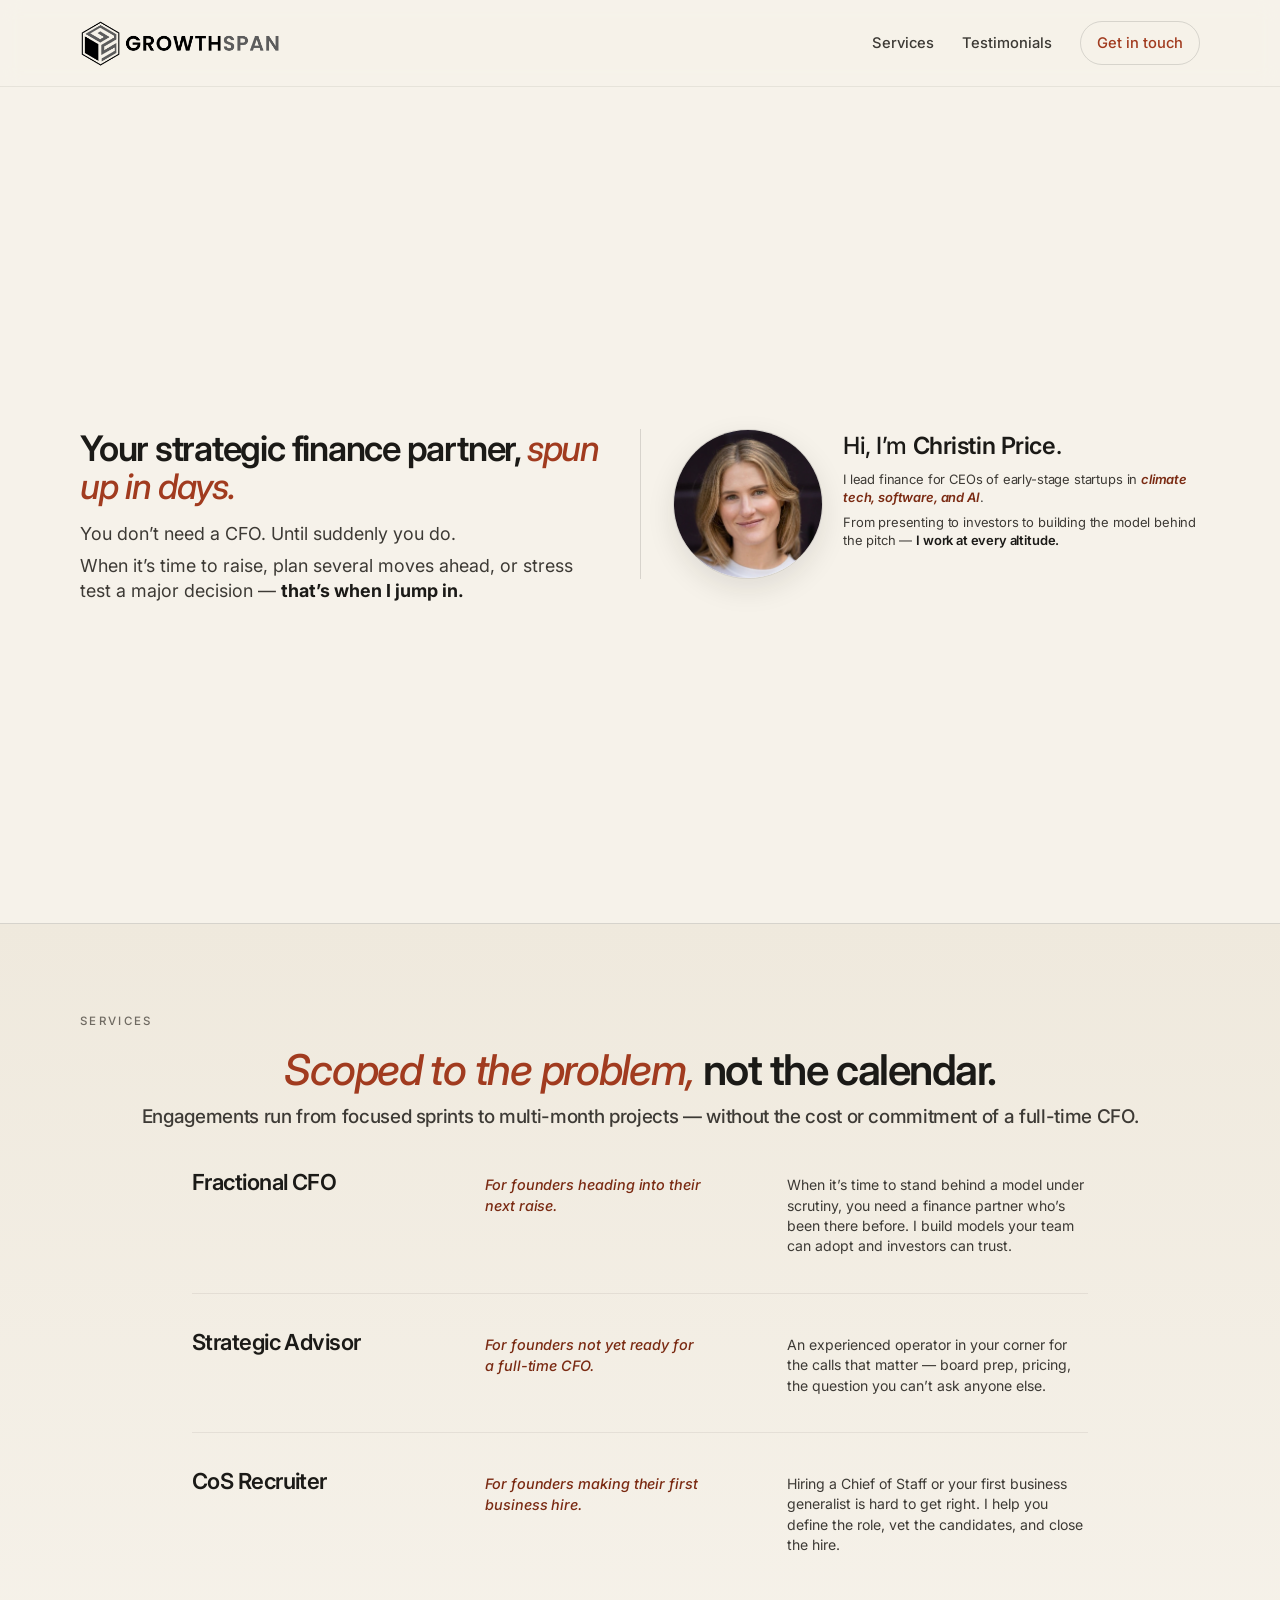
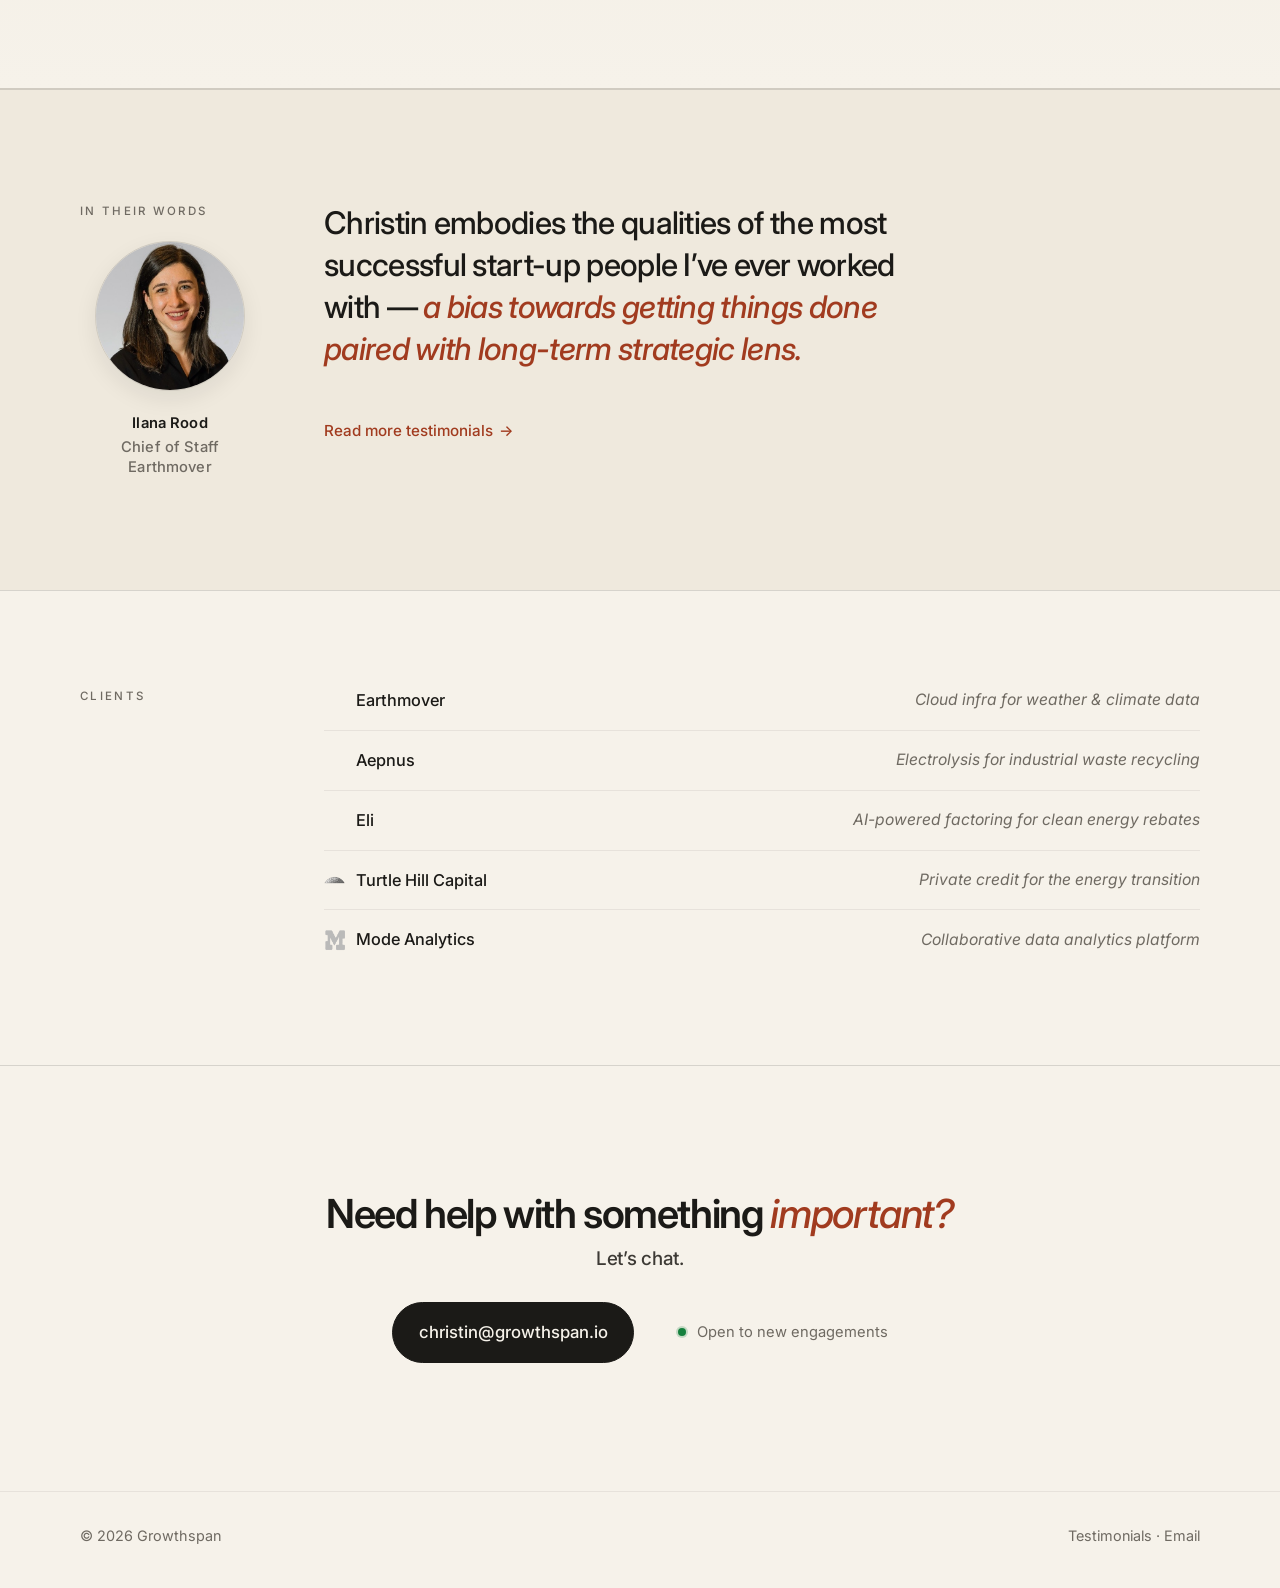
==== commit 3b60c2a2: "Polish homepage hero, services, clients, and testimonials layout - Refine hero copy and enlarge the " ====
--- a/index.html
+++ b/index.html
@@ -17,7 +17,7 @@
       href="https://fonts.googleapis.com/css2?family=Inter:ital,wght@0,400;0,500;0,600;0,700;1,400;1,500&display=swap"
       rel="stylesheet"
     />
-    <link rel="stylesheet" href="styles.css" />
+    <link rel="stylesheet" href="styles.css?v=20260429q" />
   </head>
   <body>
     <a class="skip-link" href="#main">Skip to content</a>
@@ -51,11 +51,11 @@
             </h1>
             <p class="hero__sub">
               <span class="hero__sub-intro">
-                You don’t need a CFO — until suddenly you do.
+                You don’t need a CFO. Until suddenly you do.
               </span>
               <span class="hero__sub-main">
-                When it’s time to raise, make a call, or get it right,
-                <strong>that’s when I show up.</strong>
+                When it’s time to raise, plan several moves ahead, or stress test a major decision —
+                <strong>that’s when I jump in.</strong>
               </span>
             </p>
           </div>
@@ -112,22 +112,10 @@
               <p class="work__desc">
                 When it’s time to stand behind a model under scrutiny,
                 you need a finance partner who’s been there before. I build
-                models your team can own and investors can trust.
+                models your team can adopt and investors can trust.
               </p>
               <p class="work__fit">
                 For founders heading into their next raise.
-              </p>
-            </article>
-
-            <article class="work__item">
-              <h2 class="work__title">CoS Recruiter</h2>
-              <p class="work__desc">
-                Hiring your first business generalist is hard to get right. I
-                help you define the role, vet the candidates, and close the
-                hire.
-              </p>
-              <p class="work__fit">
-                For founders making their first business hire.
               </p>
             </article>
 
@@ -141,6 +129,18 @@
                 For founders not yet ready for a full-time CFO.
               </p>
             </article>
+
+            <article class="work__item">
+              <h2 class="work__title">CoS Recruiter</h2>
+              <p class="work__desc">
+                Hiring a Chief of Staff or your first business generalist is hard to get right. I
+                help you define the role, vet the candidates, and close the
+                hire.
+              </p>
+              <p class="work__fit">
+                For founders making their first business hire.
+              </p>
+            </article>
           </div>
         </div>
       </section>
@@ -149,17 +149,22 @@
         <div class="wrap pull__grid">
           <div class="pull__aside">
             <p class="label">In their words</p>
-            <div class="pull__portrait">
-              <img
-                src="images/Ilana.jpeg"
-                alt="Ilana Rood"
-                width="150"
-                height="150"
-                loading="lazy"
-                decoding="async"
-              />
+            <div class="pull__credit">
+              <div class="pull__portrait">
+                <img
+                  src="images/Ilana.jpeg"
+                  alt="Ilana Rood"
+                  width="150"
+                  height="150"
+                  loading="lazy"
+                  decoding="async"
+                />
+              </div>
+              <div class="pull__byline">
+                <p class="pull__name">Ilana Rood</p>
+                <p class="pull__meta">Chief of Staff Earthmover</p>
+              </div>
             </div>
-            <p class="pull__byline">Ilana Rood · Chief of Staff, Earthmover</p>
           </div>
           <figure class="pull__quote">
             <blockquote>
@@ -184,7 +189,12 @@
           <p class="label">Clients</p>
           <ul class="clients__list">
             <li>
-              <span class="clients__primary">
+              <a
+                class="clients__primary"
+                href="https://www.earthmover.io/"
+                target="_blank"
+                rel="noopener noreferrer"
+              >
                 <span class="clients__mark">
                   <img
                     class="clients__logo clients__logo--earthmover"
@@ -198,11 +208,16 @@
                   />
                 </span>
                 <span class="clients__name">Earthmover</span>
-              </span>
+              </a>
               <em>Cloud infra for weather &amp; climate data</em>
             </li>
             <li>
-              <span class="clients__primary">
+              <a
+                class="clients__primary"
+                href="https://www.aepnus.com/"
+                target="_blank"
+                rel="noopener noreferrer"
+              >
                 <span class="clients__mark">
                   <img
                     class="clients__logo"
@@ -216,11 +231,16 @@
                   />
                 </span>
                 <span class="clients__name">Aepnus</span>
-              </span>
+              </a>
               <em>Electrolysis for industrial waste recycling</em>
             </li>
             <li>
-              <span class="clients__primary">
+              <a
+                class="clients__primary"
+                href="https://www.eli.build/"
+                target="_blank"
+                rel="noopener noreferrer"
+              >
                 <span class="clients__mark">
                   <img
                     class="clients__logo"
@@ -234,11 +254,16 @@
                   />
                 </span>
                 <span class="clients__name">Eli</span>
-              </span>
+              </a>
               <em>AI-powered factoring for clean energy rebates</em>
             </li>
             <li>
-              <span class="clients__primary">
+              <a
+                class="clients__primary"
+                href="https://turtlehillcapital.com/"
+                target="_blank"
+                rel="noopener noreferrer"
+              >
                 <span class="clients__mark">
                   <img
                     class="clients__logo"
@@ -251,11 +276,16 @@
                   />
                 </span>
                 <span class="clients__name">Turtle Hill Capital</span>
-              </span>
+              </a>
               <em>Private credit for the energy transition</em>
             </li>
             <li>
-              <span class="clients__primary">
+              <a
+                class="clients__primary"
+                href="https://mode.com/"
+                target="_blank"
+                rel="noopener noreferrer"
+              >
                 <span class="clients__mark">
                   <img
                     class="clients__logo clients__logo--dark"
@@ -268,7 +298,7 @@
                   />
                 </span>
                 <span class="clients__name">Mode Analytics</span>
-              </span>
+              </a>
               <em>Collaborative data analytics platform</em>
             </li>
           </ul>
--- a/styles.css
+++ b/styles.css
@@ -355,12 +355,13 @@
     margin-bottom: 0.85rem;
   }
 
-  .landing .intro__body .lede {
+  /* Exclude greeting — it uses .intro__lede-greeting (larger type) */
+  .landing .intro__body .lede:not(.intro__lede-greeting) {
     font-size: clamp(0.81rem, 0.92vw, 0.96rem);
   }
 
   .landing .intro__body .intro__lede-greeting {
-    font-size: clamp(1.06rem, 1.28vw, 1.26rem);
+    font-size: clamp(1.42rem, 1.85vw, 1.72rem);
   }
 
   .landing .intro__body .intro__lede-lead,
@@ -548,12 +549,39 @@
   gap: 1.25rem;
 }
 
+/* Portrait + name/role: centered in the aside column; label stays left via .pull__aside */
+.pull__credit {
+  display: flex;
+  flex-direction: column;
+  align-items: center;
+  width: 100%;
+  gap: 1.25rem;
+}
+
 .pull__byline {
   margin: 0;
+  display: flex;
+  flex-direction: column;
+  align-items: center;
+  text-align: center;
+  gap: 0.2rem;
+}
+
+.pull__name {
+  margin: 0;
   font-size: 0.92rem;
+  font-weight: 600;
+  color: var(--ink);
+  letter-spacing: 0.01em;
+}
+
+.pull__meta {
+  margin: 0;
+  font-size: 0.92rem;
+  font-weight: 500;
   color: var(--muted);
-  font-weight: 500;
   letter-spacing: 0.01em;
+  line-height: 1.35;
 }
 
 @media (min-width: 780px) {
@@ -667,13 +695,13 @@
   min-width: 0;
 }
 
-/* Entire bio block: one step smaller than default .lede */
-.intro__body .lede {
+/* Bio body copy; greeting uses .intro__lede-greeting instead */
+.intro__body .lede:not(.intro__lede-greeting) {
   font-size: clamp(0.93rem, 1.62vw, 1.12rem);
 }
 
 .intro__body .intro__lede-greeting {
-  font-size: clamp(1.18rem, 2.15vw, 1.42rem);
+  font-size: clamp(1.52rem, 2.85vw, 1.95rem);
 }
 
 .intro__body .intro__lede-greeting,
@@ -768,10 +796,29 @@
 }
 
 @media (min-width: 780px) {
+  /* Center the three-column service rows as a block within the page */
+  .work__list {
+    width: 100%;
+    max-width: min(100%, 56rem);
+    margin-inline: auto;
+  }
+
   .work__item {
-    grid-template-columns: minmax(0, 1.1fr) minmax(0, 1.5fr) minmax(0, 1fr);
-    gap: 2.5rem;
+    /* Title | fit line | body copy — min width on col1 so “Strategic Advisor” stays one line */
+    grid-template-columns: minmax(12.75rem, 1.12fr) minmax(0, 0.95fr) minmax(0, 1.52fr);
+    gap: 0.5rem 2.25rem;
     align-items: baseline;
+  }
+
+  .work__item .work__fit {
+    order: 1;
+  }
+
+  .work__item .work__desc {
+    order: 2;
+    font-size: 0.88rem; /* column 3 — slightly under base 0.92rem */
+    /* Extra air between fit line (col2) and body copy (col3) */
+    padding-inline-start: 3rem;
   }
 
   .work__item > * {
@@ -829,14 +876,15 @@
 }
 
 .clients__list li {
-  display: flex;
-  justify-content: space-between;
-  align-items: center;
-  gap: 1.5rem;
+  display: grid;
+  grid-template-columns: auto minmax(0, 1fr);
+  align-items: center;
+  /* ~2in visual break between company block and description (scales down on narrow widths) */
+  column-gap: clamp(2.5rem, 10vw, 2.25in);
+  row-gap: 0.5rem;
   padding: 1rem 0;
   border-top: 1px solid var(--line-soft);
   font-size: 1.02rem;
-  flex-wrap: wrap;
   min-width: 0;
 }
 
@@ -850,6 +898,18 @@
   align-items: center;
   gap: 0.65rem;
   min-width: 0;
+  text-decoration: none;
+  color: inherit;
+  border-radius: 4px;
+  outline-offset: 3px;
+}
+
+a.clients__primary:hover .clients__name {
+  color: var(--accent);
+}
+
+a.clients__primary:focus-visible {
+  outline: 2px solid var(--ring);
 }
 
 /* Fixed slot so every company name starts on the same vertical line */
@@ -898,7 +958,7 @@
 }
 
 .clients__list em {
-  flex: 1 1 12rem;
+  justify-self: end;
   min-width: 0;
   text-align: right;
   font-family: var(--display);
@@ -910,14 +970,14 @@
 
 @media (max-width: 520px) {
   .clients__list li {
-    flex-direction: column;
+    grid-template-columns: 1fr;
     align-items: flex-start;
-    gap: 0.5rem;
+    row-gap: 0.45rem;
   }
 
   .clients__list em {
-    text-align: left;
-    flex-basis: auto;
+    justify-self: stretch;
+    text-align: right;
   }
 }
 
@@ -1176,13 +1236,14 @@
   letter-spacing: 0.16em;
   text-transform: uppercase;
   color: var(--accent);
+  text-align: left;
 }
 
 .t-card__aside {
   display: flex;
   flex-direction: column;
   gap: 0.85rem;
-  align-items: flex-start;
+  align-items: center;
 }
 
 .t-card__portrait {
@@ -1243,6 +1304,8 @@
   flex-direction: column;
   gap: 0.2rem;
   max-width: 14rem;
+  align-items: center;
+  text-align: center;
 }
 
 .t-card__name {
@@ -1260,18 +1323,11 @@
 }
 
 @media (max-width: 819px) {
-  .t-card__header {
-    text-align: center;
-  }
-
   .t-card__aside {
-    align-items: center;
     width: 100%;
   }
 
   .t-card__by {
-    align-items: center;
-    text-align: center;
     max-width: 100%;
   }
 
@@ -1325,10 +1381,6 @@
     width: min(150px, 52vw);
   }
 
-  .pull__aside {
-    align-items: flex-start;
-  }
-
   .pull__aside .label {
     align-self: flex-start;
   }
@@ -1337,10 +1389,6 @@
     width: min(120px, 42vw);
     max-width: 150px;
     margin-inline: 0;
-  }
-
-  .pull__byline {
-    text-align: left;
   }
 
   .hero {
